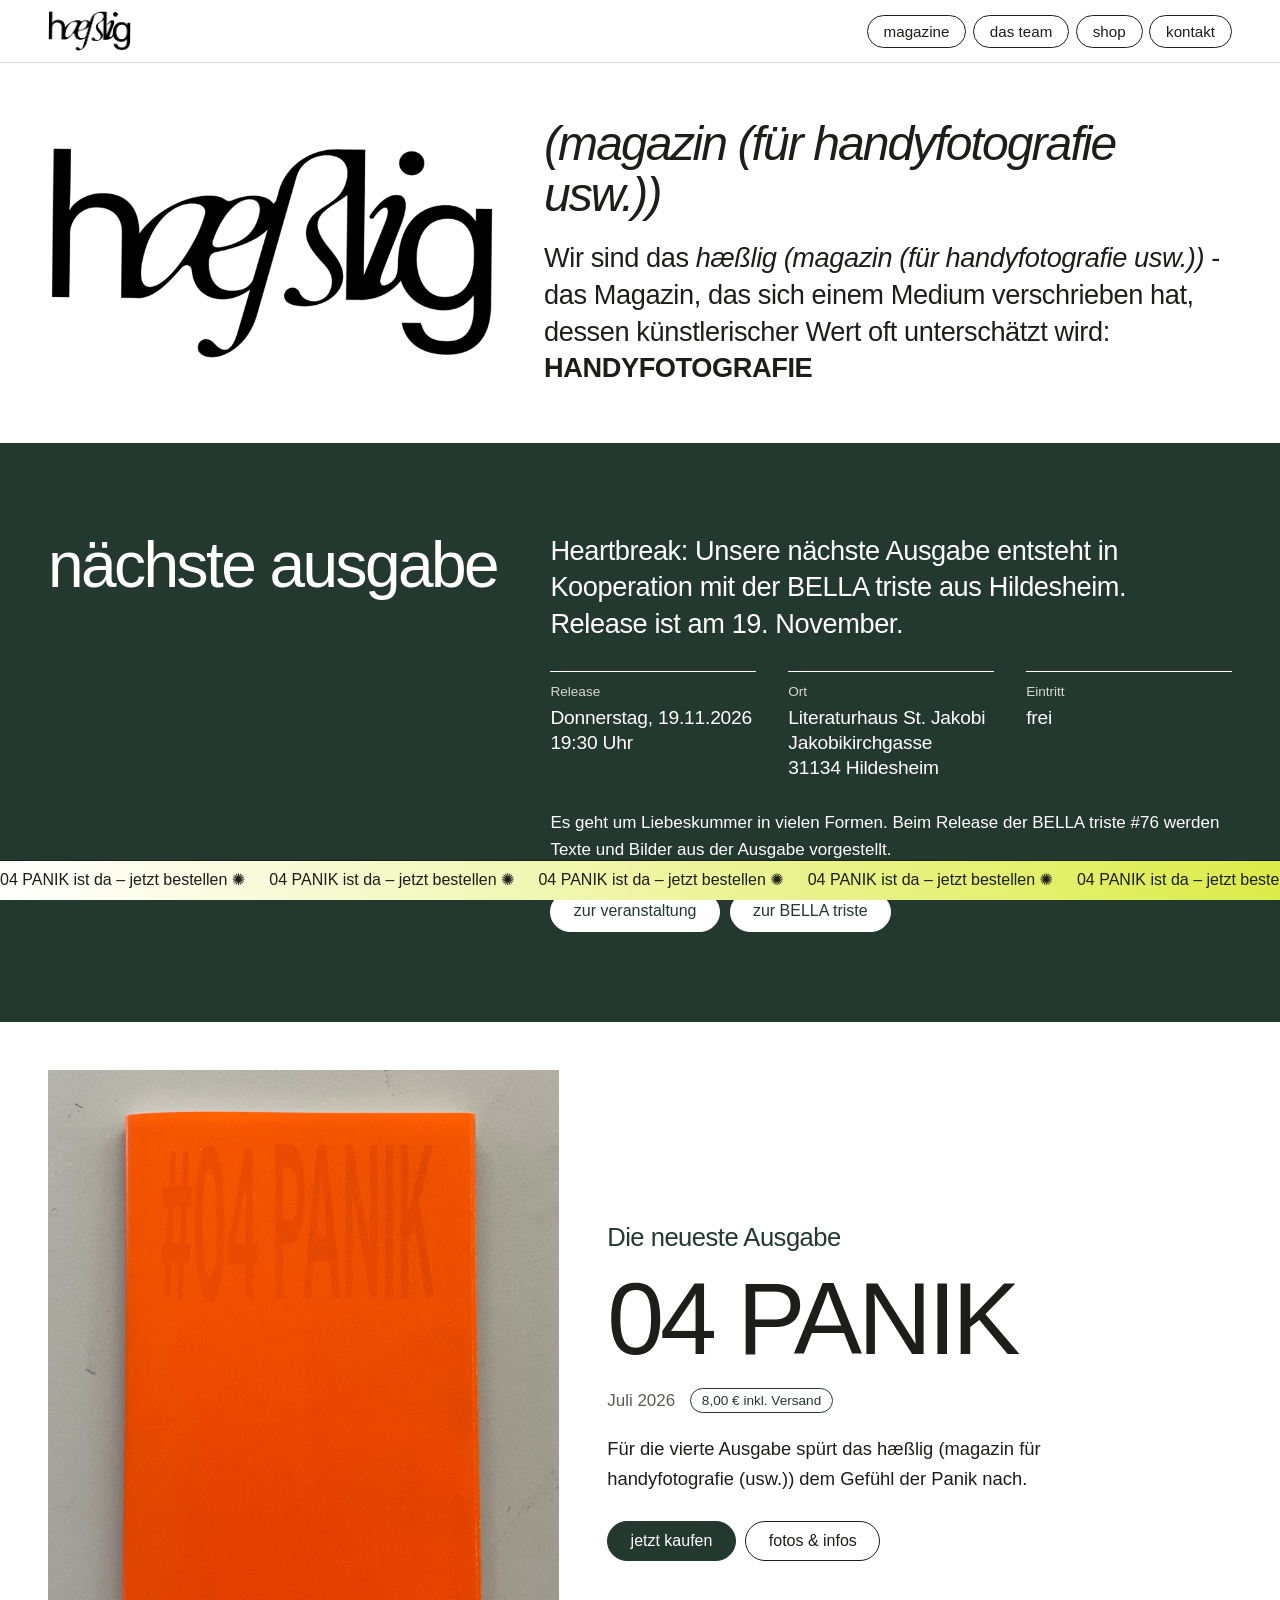
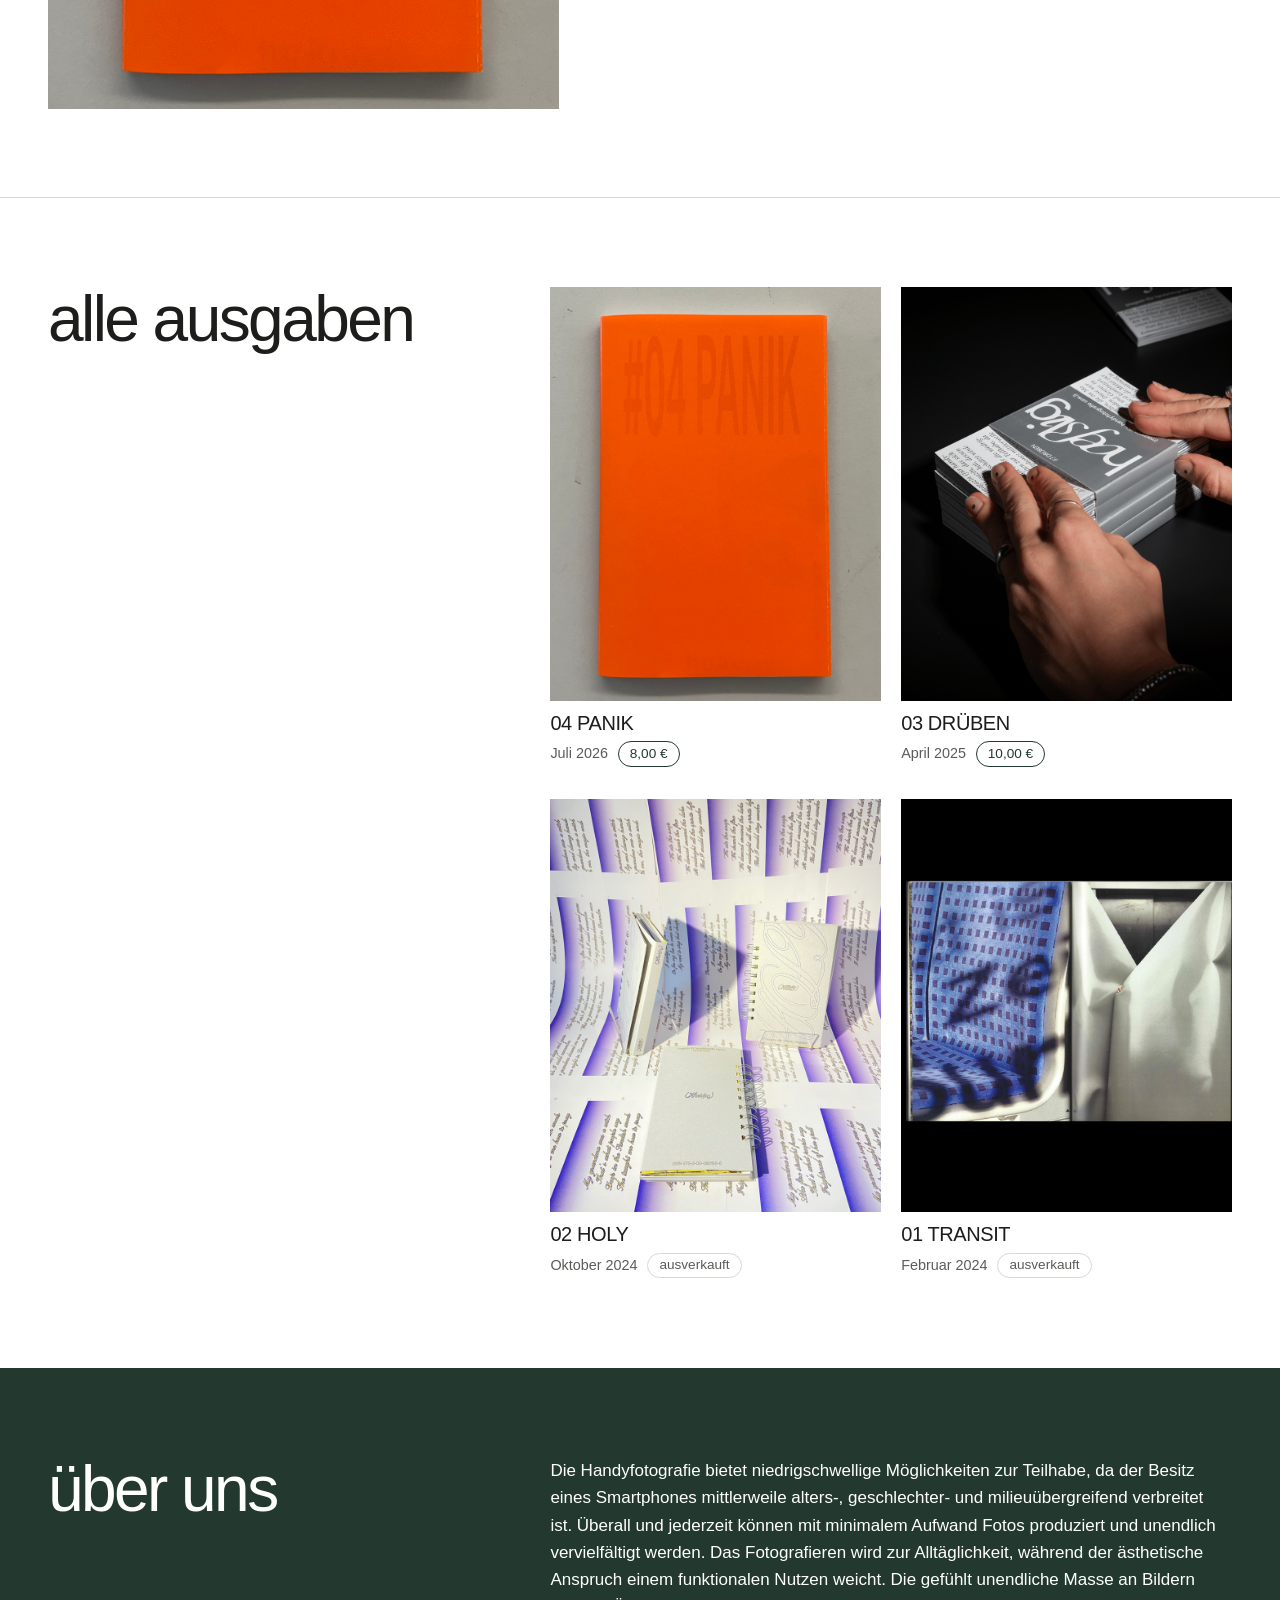
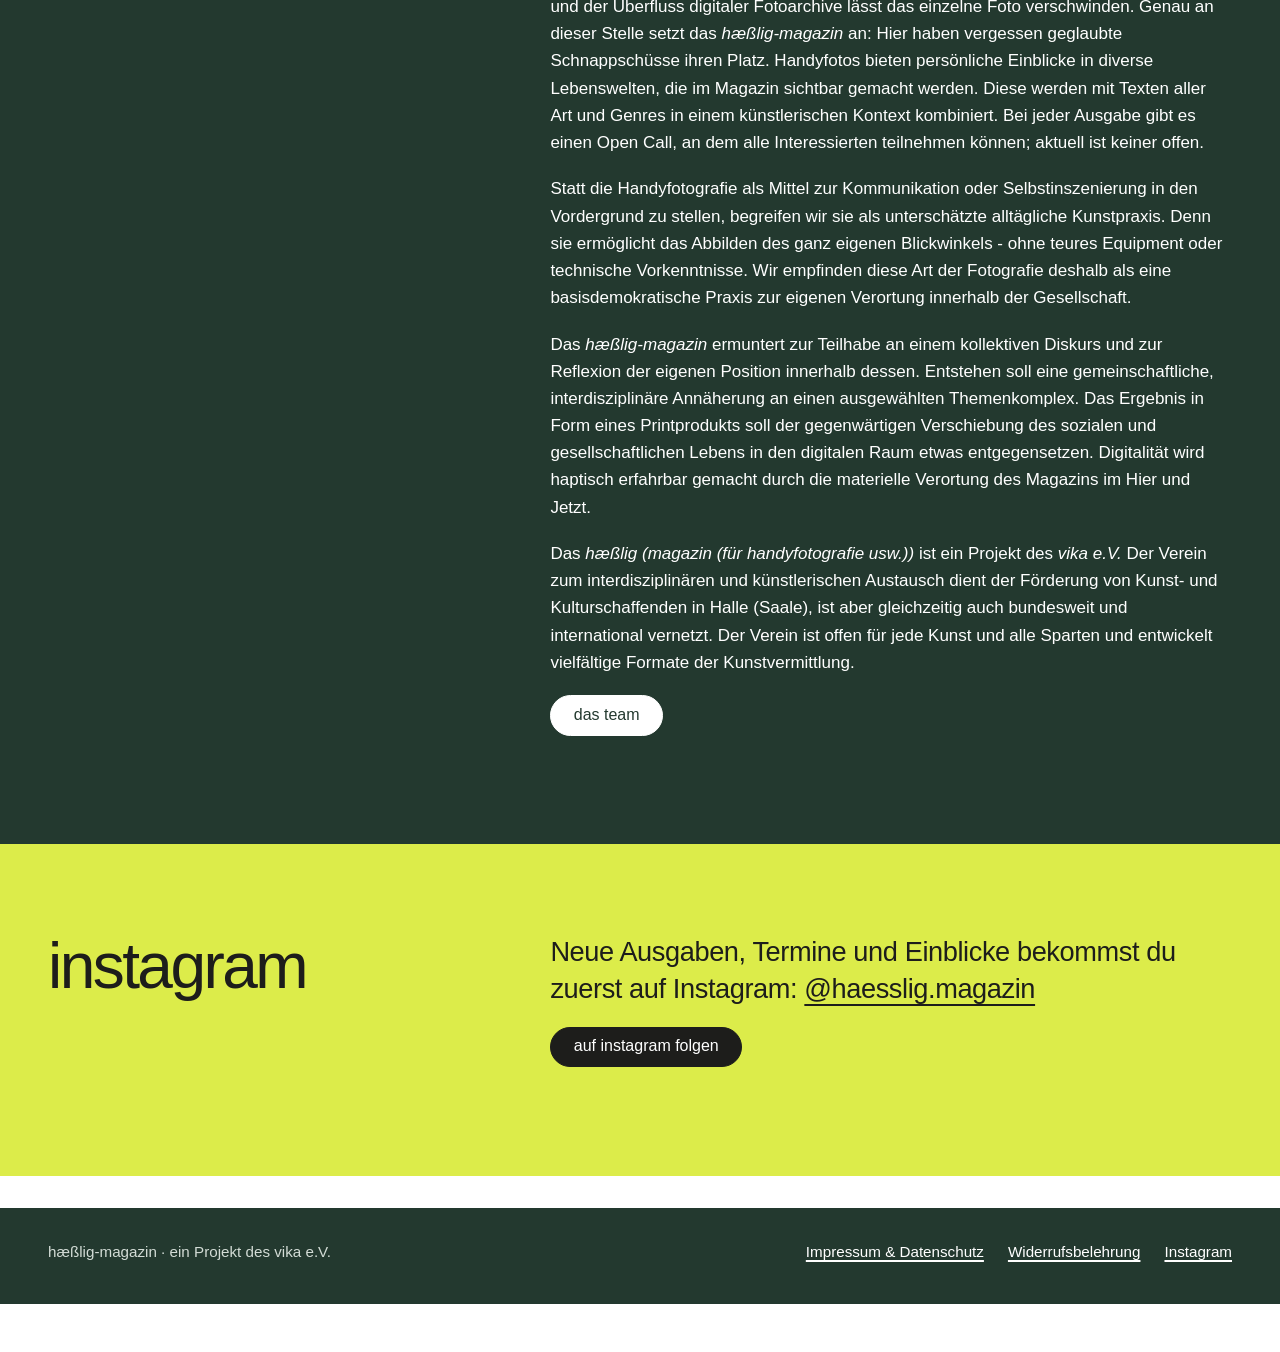
==== index.html @ 3eb62f78 "Add files via upload" ====
<!DOCTYPE html>
<html lang="de">
<head>
  <meta charset="UTF-8">
  <meta name="viewport" content="width=device-width, initial-scale=1">
  <title>(magazin (für handyfotografie usw.)) | hæßlig-magazin</title>
  <meta name="description" content="Das hæßlig-magazin (für Handyfotografie usw.) ist ein interdisziplinäres Kunstprojekt von Studierenden aus Halle und Karlsruhe.">
  <link rel="canonical" href="https://www.haesslig-magazin.de/">
  <meta property="og:type" content="website">
  <meta property="og:site_name" content="hæßlig-magazin">
  <meta property="og:title" content="(magazin (für handyfotografie usw.)) | hæßlig-magazin">
  <meta property="og:description" content="Das hæßlig-magazin (für Handyfotografie usw.) ist ein interdisziplinäres Kunstprojekt von Studierenden aus Halle und Karlsruhe.">
  <meta property="og:url" content="https://www.haesslig-magazin.de/">
  <meta property="og:image" content="https://www.haesslig-magazin.de/images/panik1.jpg">
  <link rel="stylesheet" href="style.css">
  <link rel="icon" href="favicon.ico" sizes="48x48">
  <link rel="icon" href="favicon-192.png" type="image/png" sizes="192x192">
  <link rel="apple-touch-icon" href="apple-touch-icon.png">
  <script data-goatcounter="https://haesslig-magazin.goatcounter.com/count" async src="https://gc.zgo.at/count.js"></script>
  <script src="script.js" defer></script>
</head>
<body class="home">
  <a class="skip" href="#inhalt">zum inhalt</a>

  <header class="site-header">
    <a class="brand" href="index.html"><img src="images/logo.png" alt="hæßlig-magazin, zur Startseite"></a>
    <nav aria-label="Hauptnavigation">
      <ul>
        <li><a href="index.html#magazine">magazine</a></li>
        <li><a href="team.html">das team</a></li>
        <li><a href="shop.html">shop</a></li>
        <li><a href="kontakt.html">kontakt</a></li>
      </ul>
    </nav>
  </header>

  <main id="inhalt">

    <section class="hero wrap">
      <h1 class="hero-logo"><img src="images/logo.png" alt="hæßlig-magazin" width="1400" height="676" loading="eager"></h1>
      <div class="hero-text">
        <p class="hero-sub">(magazin (für handyfotografie usw.))</p>
        <p class="lead">Wir sind das <em>hæßlig (magazin (für handyfotografie usw.))</em> - das Magazin, das sich einem Medium verschrieben hat, dessen künstlerischer Wert oft unterschätzt wird: <strong>HANDYFOTOGRAFIE</strong></p>
      </div>
    </section>

    <section class="section wrap band" id="naechste-ausgabe" aria-labelledby="h-next">
      <h2 id="h-next">nächste ausgabe</h2>
      <div class="prose">
        <p class="lead">Heartbreak: Unsere nächste Ausgabe entsteht in Kooperation mit der BELLA triste aus Hildesheim. Release ist am 19. November.</p>
        <dl class="facts">
          <div><dt>Release</dt><dd>Donnerstag, 19.11.2026<br>19:30 Uhr</dd></div>
          <div><dt>Ort</dt><dd>Literaturhaus St. Jakobi<br>Jakobikirchgasse<br>31134 Hildesheim</dd></div>
          <div><dt>Eintritt</dt><dd>frei</dd></div>
        </dl>
        <p>Es geht um Liebeskummer in vielen Formen. Beim Release der BELLA triste #76 werden Texte und Bilder aus der Ausgabe vorgestellt.</p>
        <div class="buttons">
          <a class="button" href="https://stjakobi.de/veranstaltungen/bella-triste-release-76" target="_blank" rel="noopener">zur veranstaltung</a>
          <a class="button button-line" href="https://www.bellatriste.de" target="_blank" rel="noopener">zur BELLA triste</a>
        </div>
      </div>
    </section>


    <section class="latest" aria-labelledby="h-latest">
      <div class="latest-inner wrap">
        <a class="latest-cover" href="panik.html" aria-label="04 PANIK ansehen">
          <span class="cover"><img src="images/panik1.jpg" alt="Cover von 04 PANIK" loading="eager" decoding="async"></span>
        </a>
        <div class="latest-text">
          <p class="eyebrow">Die neueste Ausgabe</p>
          <h2 class="big" id="h-latest">04 PANIK</h2>
          <p class="latest-meta">Juli 2026 <span class="tag tag-ok">8,00 € inkl. Versand</span></p>
          <p class="latest-blurb">Für die vierte Ausgabe spürt das hæßlig (magazin für handyfotografie (usw.)) dem Gefühl der Panik nach.</p>
          <div class="buttons">
            <a class="button" href="https://www.paypal.com/ncp/payment/A2YV2JRC2L5C6" target="_blank" rel="noopener">jetzt kaufen</a>
            <a class="button button-line" href="panik.html">fotos &amp; infos</a>
          </div>
        </div>
      </div>
    </section>

    <section class="section wrap" id="magazine" aria-labelledby="h-magazine">
      <h2 id="h-magazine">alle ausgaben</h2>
      <ul class="cards">
        <li class="card issue-panik">
          <a href="panik.html">
            <span class="cover"><img src="images/panik1.jpg" alt="" loading="lazy" decoding="async"></span>
            <span class="card-body">
              <span class="card-title">04 PANIK</span>
              <span class="card-meta">Juli 2026 <span class="tag tag-ok">8,00 €</span></span>
            </span>
          </a>
        </li>
        <li class="card issue-drueben">
          <a href="drueben.html">
            <span class="cover"><img src="images/drueben1.png" alt="" loading="lazy" decoding="async"></span>
            <span class="card-body">
              <span class="card-title">03 DRÜBEN</span>
              <span class="card-meta">April 2025 <span class="tag tag-ok">10,00 €</span></span>
            </span>
          </a>
        </li>
        <li class="card issue-holy">
          <a href="holy.html">
            <span class="cover"><img src="images/holy1.jpg" alt="" loading="lazy" decoding="async"></span>
            <span class="card-body">
              <span class="card-title">02 HOLY</span>
              <span class="card-meta">Oktober 2024 <span class="tag tag-out">ausverkauft</span></span>
            </span>
          </a>
        </li>
        <li class="card issue-transit">
          <a href="transit.html">
            <span class="cover"><img src="images/transit1.jpg" alt="" loading="lazy" decoding="async"></span>
            <span class="card-body">
              <span class="card-title">01 TRANSIT</span>
              <span class="card-meta">Februar 2024 <span class="tag tag-out">ausverkauft</span></span>
            </span>
          </a>
        </li>
      </ul>
    </section>

    <section class="section wrap band" id="ueber-uns" aria-labelledby="h-about">
      <h2 id="h-about">über uns</h2>
      <div class="prose">
        <p>Die Handyfotografie bietet niedrigschwellige Möglichkeiten zur Teilhabe, da der Besitz eines Smartphones mittlerweile alters-, geschlechter- und milieuübergreifend verbreitet ist. Überall und jederzeit können mit minimalem Aufwand Fotos produziert und unendlich vervielfältigt werden. Das Fotografieren wird zur Alltäglichkeit, während der ästhetische Anspruch einem funktionalen Nutzen weicht. Die gefühlt unendliche Masse an Bildern und der Überfluss digitaler Fotoarchive lässt das einzelne Foto verschwinden. Genau an dieser Stelle setzt das <em>hæßlig-magazin</em> an: Hier haben vergessen geglaubte Schnappschüsse ihren Platz. Handyfotos bieten persönliche Einblicke in diverse Lebenswelten, die im Magazin sichtbar gemacht werden. Diese werden mit Texten aller Art und Genres in einem künstlerischen Kontext kombiniert. Bei jeder Ausgabe gibt es einen Open Call, an dem alle Interessierten teilnehmen können; aktuell ist keiner offen.</p>

        <p>Statt die Handyfotografie als Mittel zur Kommunikation oder Selbstinszenierung in den Vordergrund zu stellen, begreifen wir sie als unterschätzte alltägliche Kunstpraxis. Denn sie ermöglicht das Abbilden des ganz eigenen Blickwinkels - ohne teures Equipment oder technische Vorkenntnisse. Wir empfinden diese Art der Fotografie deshalb als eine basisdemokratische Praxis zur eigenen Verortung innerhalb der Gesellschaft.</p>

        <p>Das <em>hæßlig-magazin</em> ermuntert zur Teilhabe an einem kollektiven Diskurs und zur Reflexion der eigenen Position innerhalb dessen. Entstehen soll eine gemeinschaftliche, interdisziplinäre Annäherung an einen ausgewählten Themenkomplex. Das Ergebnis in Form eines Printprodukts soll der gegenwärtigen Verschiebung des sozialen und gesellschaftlichen Lebens in den digitalen Raum etwas entgegensetzen. Digitalität wird haptisch erfahrbar gemacht durch die materielle Verortung des Magazins im Hier und Jetzt.</p>

        <p>Das <em>hæßlig (magazin (für handyfotografie usw.))</em> ist ein Projekt des <em>vika e.V.</em> Der Verein zum interdisziplinären und künstlerischen Austausch dient der Förderung von Kunst- und Kulturschaffenden in Halle (Saale), ist aber gleichzeitig auch bundesweit und international vernetzt. Der Verein ist offen für jede Kunst und alle Sparten und entwickelt vielfältige Formate der Kunstvermittlung.</p>
        <p><a class="button button-line" href="team.html">das team</a></p>
      </div>
    </section>

    <section class="section wrap band-pop" id="instagram" aria-labelledby="h-insta">
      <h2 id="h-insta">instagram</h2>
      <div class="prose">
        <p class="lead">Neue Ausgaben, Termine und Einblicke bekommst du zuerst auf Instagram: <a href="https://www.instagram.com/haesslig.magazin/" target="_blank" rel="noopener">@haesslig.magazin</a></p>
        <p><a class="button" href="https://www.instagram.com/haesslig.magazin/" target="_blank" rel="noopener">auf instagram folgen</a></p>
      </div>
    </section>
  </main>

  <footer class="site-footer">
    <p>hæßlig-magazin &middot; ein Projekt des vika e.V.</p>
    <ul>
      <li><a href="impressum.html">Impressum &amp; Datenschutz</a></li>
      <li><a href="widerruf.html">Widerrufsbelehrung</a></li>
      <li><a href="https://www.instagram.com/haesslig.magazin/" target="_blank" rel="noopener">Instagram</a></li>
    </ul>
  </footer>
  <a class="ticker" href="shop.html">
    <span class="visually-hidden">04 PANIK ist erschienen. Zum Shop.</span>
    <span class="ticker-track" aria-hidden="true"><span>04 PANIK ist da &ndash; jetzt bestellen &#10042;</span><span>04 PANIK ist da &ndash; jetzt bestellen &#10042;</span><span>04 PANIK ist da &ndash; jetzt bestellen &#10042;</span><span>04 PANIK ist da &ndash; jetzt bestellen &#10042;</span><span>04 PANIK ist da &ndash; jetzt bestellen &#10042;</span><span>04 PANIK ist da &ndash; jetzt bestellen &#10042;</span><span>04 PANIK ist da &ndash; jetzt bestellen &#10042;</span><span>04 PANIK ist da &ndash; jetzt bestellen &#10042;</span><span>04 PANIK ist da &ndash; jetzt bestellen &#10042;</span><span>04 PANIK ist da &ndash; jetzt bestellen &#10042;</span><span>04 PANIK ist da &ndash; jetzt bestellen &#10042;</span><span>04 PANIK ist da &ndash; jetzt bestellen &#10042;</span><span>04 PANIK ist da &ndash; jetzt bestellen &#10042;</span><span>04 PANIK ist da &ndash; jetzt bestellen &#10042;</span><span>04 PANIK ist da &ndash; jetzt bestellen &#10042;</span><span>04 PANIK ist da &ndash; jetzt bestellen &#10042;</span></span>
  </a>
</body>
</html>
---- style.css ----
/* hæßlig-magazin – Stylesheet (Redesign 2)
   Riesige, leichte Überschriften, Pillen-Buttons, farbige Vollbild-Bänder und ein Laufband.
   Alle Farben und die Schrift lassen sich in :root ändern. */

:root {
  --bg: #ffffff;
  --ink: #1d1d1b;
  --soft: #5c5b57;
  --hair: #d9d8d2;
  --band: #23392f;        /* dunkles Waldgrün für Bänder und Buttons */
  --band-ink: #ffffff;
  --tint: #eef2cf;        /* helles Gelbgrün für zweite Bandfarbe */
  --pop: #dcec4a;         /* Signalton für Laufband und Hover */
  --wash: #f0efea;

  --font: "Helvetica Neue", Helvetica, Arial, system-ui, sans-serif;
  --pad: clamp(1.25rem, 4vw, 3rem);
  --max: 80rem;
}

*, *::before, *::after { box-sizing: border-box; }

html { scroll-behavior: smooth; scroll-padding-top: 5rem; }

body {
  margin: 0;
  padding-bottom: 3rem; /* Platz für das Laufband */
  background: var(--bg);
  color: var(--ink);
  font-family: var(--font);
  font-size: 1.0625rem;
  line-height: 1.6;
  -webkit-font-smoothing: antialiased;
}

img { display: block; max-width: 100%; height: auto; }

a { color: inherit; text-underline-offset: 0.22em; text-decoration-thickness: 1.5px; }
a:hover { color: var(--band); }

:focus-visible { outline: 3px solid var(--band); outline-offset: 3px; }

.wrap { max-width: var(--max); margin-inline: auto; padding-inline: var(--pad); }

.visually-hidden {
  position: absolute; width: 1px; height: 1px; margin: -1px; padding: 0;
  overflow: hidden; clip: rect(0 0 0 0); white-space: nowrap; border: 0;
}

.skip {
  position: absolute; left: var(--pad); top: -4rem; z-index: 100;
  padding: 0.5rem 1rem; background: var(--ink); color: #fff; border-radius: 999px;
}
.skip:focus { top: 0.5rem; color: #fff; }

/* ---------- Kopfzeile mit Pillen-Navigation ---------- */

.site-header {
  position: sticky; top: 0; z-index: 20;
  display: flex; flex-wrap: wrap; align-items: center; justify-content: space-between;
  gap: 0.6rem 2rem;
  padding: 0.7rem var(--pad);
  background: rgba(255, 255, 255, 0.96);
  backdrop-filter: blur(6px);
  border-bottom: 1px solid var(--hair);
}

.brand { display: block; line-height: 0; text-decoration: none; }
.brand img { height: 2.5rem; width: auto; max-width: 60vw; }

.site-header ul { display: flex; flex-wrap: wrap; gap: 0.4rem; margin: 0; padding: 0; list-style: none; }
.site-header nav a {
  display: block; padding: 0.3rem 1rem;
  border: 1px solid var(--ink); border-radius: 999px;
  font-size: 0.95rem; line-height: 1.4; text-decoration: none;
}
.site-header nav a:hover { background: var(--pop); border-color: var(--ink); color: var(--ink); }
.site-header nav a[aria-current="page"] { background: var(--band); border-color: var(--band); color: var(--band-ink); }

/* ---------- Typografie ---------- */

h1, h2, h3 { margin: 0; line-height: 1; letter-spacing: -0.04em; font-weight: 300; }
h1 { font-size: clamp(3rem, 12.5vw, 11rem); }
h2 { font-size: clamp(2.1rem, 5vw, 4.25rem); line-height: 1.02; }
h3 { font-size: 1.15rem; font-weight: 600; letter-spacing: -0.01em; line-height: 1.3; margin: 1.75rem 0 0.4rem; }

h2.big { font-size: clamp(3rem, 8vw, 6.5rem); line-height: 0.95; }

.eyebrow { margin: 0 0 0.75rem; font-size: clamp(1.2rem, 2.2vw, 1.6rem); font-weight: 400; letter-spacing: -0.02em; color: var(--band); }

.lead { font-size: clamp(1.25rem, 2.4vw, 1.7rem); line-height: 1.35; letter-spacing: -0.015em; max-width: 46rem; font-weight: 300; }
.lead strong { font-weight: 600; }

.prose p { max-width: 42rem; margin: 0 0 1.2rem; }
.prose em, .lead em { font-style: italic; }

/* ---------- Pillen-Buttons & Tags ---------- */

.buttons { display: flex; flex-wrap: wrap; gap: 0.6rem; margin-top: 1.75rem; }

.button {
  display: inline-block; padding: 0.55rem 1.4rem;
  border: 1px solid var(--band); border-radius: 999px;
  background: var(--band); color: var(--band-ink);
  font: inherit; font-size: 1rem; line-height: 1.3; text-decoration: none; cursor: pointer;
}
.button:hover, .button:focus-visible { background: var(--pop); border-color: var(--ink); color: var(--ink); }
.button-line { background: transparent; border-color: var(--ink); color: var(--ink); }

.tag {
  display: inline-block; padding: 0.05rem 0.7rem; border: 1px solid currentColor; border-radius: 999px;
  font-size: 0.85rem; line-height: 1.6; white-space: nowrap;
}
.tag-ok { color: var(--band); }
.tag-out { color: var(--soft); border-color: var(--hair); }

/* ---------- Startseite ---------- */

.hero { padding-block: clamp(2rem, 6vw, 4.5rem) clamp(2rem, 5vw, 3.5rem); overflow-wrap: anywhere; }
.hero h1 span { color: var(--soft); }
.hero-sub {
  margin: 0.5rem 0 0 clamp(0rem, 6vw, 6rem);
  font-size: clamp(1.5rem, 6.4vw, 5.5rem); font-weight: 300; font-style: italic;
  letter-spacing: -0.04em; line-height: 1.05;
}
.hero .lead { margin: 2.5rem 0 0; }

.latest { padding-block: clamp(1.5rem, 4vw, 3rem) clamp(3rem, 7vw, 5.5rem); }
.latest-inner { display: grid; gap: 2rem var(--pad); align-items: center; }
@media (min-width: 52rem) { .latest-inner { grid-template-columns: minmax(0, 0.9fr) minmax(0, 1.1fr); } }
.latest-cover { display: block; text-decoration: none; }
.latest-meta { margin: 1.25rem 0 0; display: flex; flex-wrap: wrap; gap: 0.5rem 0.9rem; align-items: center; color: var(--soft); }
.latest-blurb { max-width: 32rem; margin: 1.25rem 0 0; font-size: 1.15rem; }

/* ---------- Abschnitte (Überschrift links, Inhalt rechts) ---------- */

.section { padding-block: clamp(3rem, 7vw, 6rem); border-top: 1px solid var(--hair); }
.section > h2 { margin-bottom: 1.5rem; }

@media (min-width: 56rem) {
  .section { display: grid; grid-template-columns: minmax(0, 1fr) minmax(0, 1.5fr); gap: 0 var(--pad); align-items: start; }
  .section > h2 { grid-column: 1; margin-bottom: 0; }
  .section > :not(h2) { grid-column: 2; }
}

/* Farbige Vollbild-Bänder: Hintergrund läuft über die ganze Breite, Inhalt bleibt im Raster */
.band, .band-tint {
  max-width: none; border-top: 0;
  padding-inline: max(var(--pad), calc((100% - var(--max)) / 2 + var(--pad)));
}
.band { background: var(--band); color: var(--band-ink); }
.band a:hover, .band .button-line:hover { color: var(--ink); }
.band .button { background: var(--band-ink); border-color: var(--band-ink); color: var(--band); }
.band .button:hover { background: var(--pop); border-color: var(--pop); color: var(--ink); }
.band-tint { background: var(--tint); }
.band-pop { max-width: none; border-top: 0; background: var(--pop); color: var(--ink);
  padding-inline: max(var(--pad), calc((100% - var(--max)) / 2 + var(--pad))); }
.band-pop .button { background: var(--ink); border-color: var(--ink); color: #fff; }
.band-pop .button:hover { background: #fff; color: var(--ink); }

/* ---------- Karten ---------- */

.cover { display: block; aspect-ratio: 4 / 5; background: var(--wash); overflow: hidden; }
.cover img { width: 100%; height: 100%; object-fit: cover; }

.cards {
  display: grid; gap: 2rem 1.25rem;
  grid-template-columns: repeat(2, minmax(0, 1fr));
  margin: 0; padding: 0; list-style: none;
}
.card a { display: block; text-decoration: none; }
.card-body { display: block; padding-top: 0.7rem; }
.card-title { display: block; font-size: 1.25rem; font-weight: 400; letter-spacing: -0.02em; line-height: 1.15; }
.card-meta { display: flex; flex-wrap: wrap; gap: 0.35rem 0.6rem; align-items: center; margin-top: 0.4rem; font-size: 0.9rem; color: var(--soft); }
.card a:hover .card-title { text-decoration: underline; text-decoration-thickness: 2px; }

/* ---------- Ausgabenseiten ---------- */

.issue-head { padding-block: clamp(2rem, 6vw, 4rem) 2rem; }
.crumb { margin: 0 0 1.25rem; }
.crumb a { display: inline-block; padding: 0.15rem 0.9rem; border: 1px solid var(--ink); border-radius: 999px; font-size: 0.9rem; text-decoration: none; }
.crumb a:hover { background: var(--pop); color: var(--ink); }
.issue-head h1 { font-size: clamp(3rem, 12vw, 9rem); }
.issue-meta { margin: 1.25rem 0 0; display: flex; flex-wrap: wrap; gap: 0.5rem 1rem; align-items: center; color: var(--soft); }

.issue-body { display: grid; gap: 2rem var(--pad); padding-bottom: clamp(2.5rem, 6vw, 4rem); }
@media (min-width: 56rem) { .issue-body.has-credits { grid-template-columns: minmax(0, 1.6fr) minmax(0, 1fr); align-items: start; } }

.epigraph { margin: 0 0 1.75rem; padding: 0.25rem 0 0.25rem 1.1rem; border-left: 4px solid var(--pop); color: var(--soft); font-style: italic; }
.epigraph p { margin: 0.2rem 0; }

.buy { padding-top: 0.5rem; font-weight: 600; }

.credits { background: var(--wash); border-radius: 1.25rem; padding: 1.4rem 1.5rem; font-size: 0.95rem; line-height: 1.5; }
.credits dl { margin: 0; }
.credits div + div { margin-top: 1rem; padding-top: 1rem; border-top: 1px solid var(--hair); }
.credits dt { font-size: 0.85rem; color: var(--soft); margin-bottom: 0.2rem; }
.credits dd { margin: 0; }
@media (min-width: 56rem) { .credits { position: sticky; top: 5rem; } }

.gallery { columns: 3 16rem; column-gap: 1rem; }
.shot {
  display: block; width: 100%; margin: 0 0 1rem; padding: 0; border: 0; background: var(--wash);
  overflow: hidden; cursor: zoom-in; break-inside: avoid;
}
.shot img { width: 100%; transition: opacity 0.15s; }
.shot:hover img { opacity: 0.88; }
.gallery > p { color: var(--soft); column-span: all; }

.issue-nav {
  display: flex; justify-content: space-between; gap: 1rem; flex-wrap: wrap;
  padding-block: 2rem 3rem; border-top: 1px solid var(--hair);
}
.issue-nav a { display: block; text-decoration: none; font-size: clamp(1.5rem, 3vw, 2.25rem); font-weight: 300; letter-spacing: -0.03em; padding: 0.5rem 0; }
.issue-nav a span { display: block; font-size: 0.9rem; font-weight: 400; letter-spacing: 0; color: var(--soft); }
.issue-nav .next { text-align: right; margin-left: auto; }

/* ---------- Unterseiten ---------- */

.page-head { padding-block: clamp(2.5rem, 7vw, 5rem) 2.5rem; }
.page-head h1 { margin-bottom: 1.5rem; }

.people { display: grid; gap: 0 var(--pad); grid-template-columns: repeat(auto-fill, minmax(min(100%, 19rem), 1fr)); margin: 0; padding: 0; list-style: none; }
.people li { padding: 1rem 0 1.25rem; border-top: 1px solid var(--hair); }
.people strong { display: block; font-size: 1.4rem; font-weight: 400; letter-spacing: -0.025em; }
.people span { display: block; margin-top: 0.25rem; font-size: 0.95rem; color: var(--soft); line-height: 1.45; }

.shop-table { width: 100%; max-width: 44rem; border-collapse: collapse; }
.shop-table th, .shop-table td { padding: 1rem 0.75rem 1rem 0; text-align: left; border-bottom: 1px solid var(--hair); font-weight: 400; vertical-align: middle; }
.shop-table thead th { font-size: 0.85rem; color: var(--soft); border-bottom: 1px solid var(--ink); }
.shop-table tbody th { font-weight: 400; font-size: 1.4rem; letter-spacing: -0.025em; }
.shop-table a:not(.button) { text-decoration: none; }
.shop-table a:not(.button):hover { text-decoration: underline; }
.shop-table .buy-cell { text-align: right; padding-right: 0; }
.shop-table .button { padding: 0.4rem 1.1rem; font-size: 0.95rem; white-space: nowrap; }

.steps { max-width: 42rem; margin: 0 0 1.5rem; padding-left: 1.4rem; }
.steps li { margin-bottom: 0.5rem; padding-left: 0.25rem; }
.steps li::marker { color: var(--band); font-weight: 700; }
.note { max-width: 42rem; color: var(--soft); }

.pay { display: grid; gap: 1rem var(--pad); grid-template-columns: repeat(auto-fit, minmax(min(100%, 18rem), 1fr)); }
.box { background: var(--wash); border-radius: 1.25rem; padding: 1.4rem 1.5rem; }
.box h3 { margin-top: 0; }
.box p { margin: 0.4rem 0 0; }
.nowrap { white-space: nowrap; }

.legal { max-width: 48rem; padding-block: clamp(2.5rem, 7vw, 5rem) 3rem; }
.legal h1 { font-size: clamp(2.75rem, 9vw, 6rem); margin-bottom: 1.75rem; }
.legal h2 { font-size: 1.75rem; margin: 3rem 0 0.5rem; padding-top: 1.5rem; border-top: 1px solid var(--hair); }
.legal p { margin: 0 0 1rem; }

/* ---------- Fußzeile ---------- */

.site-footer {
  display: flex; flex-wrap: wrap; justify-content: space-between; gap: 0.5rem 2rem;
  margin-top: 2rem; padding: 2rem var(--pad) 2.5rem;
  background: var(--band); color: #d3dcd6; font-size: 0.95rem;
}
.site-footer p { margin: 0; }
.site-footer ul { display: flex; flex-wrap: wrap; gap: 0.25rem 1.5rem; margin: 0; padding: 0; list-style: none; }
.site-footer a { color: #fff; }
.site-footer a:hover { color: var(--pop); }

/* ---------- Laufband ---------- */

.ticker {
  position: fixed; left: 0; right: 0; bottom: 0; z-index: 30;
  display: block; overflow: hidden; height: 2.5rem;
  background: linear-gradient(90deg, #ffffff 0%, var(--pop) 100%);
  border-top: 1px solid var(--ink);
  color: var(--ink); text-decoration: none; font-size: 1rem; line-height: 2.4rem;
}
.ticker:hover { color: var(--ink); }
.ticker-track { display: flex; width: max-content; white-space: nowrap; animation: ticker 40s linear infinite; }
.ticker-track span { padding-right: 1.5rem; }
.ticker:hover .ticker-track { animation-play-state: paused; }
@keyframes ticker { to { transform: translateX(-50%); } }

/* ---------- Lightbox ---------- */

.lightbox {
  width: 100%; height: 100%; max-width: none; max-height: none; margin: 0; padding: 0;
  border: 0; background: rgba(20, 20, 18, 0.94); color: #fff;
}
.lightbox::backdrop { background: rgba(20, 20, 18, 0.94); }
.lightbox[open] { display: grid; place-items: center; }
.lightbox img { max-width: min(92vw, 70rem); max-height: 86vh; width: auto; height: auto; object-fit: contain; }
.lightbox button {
  position: absolute; padding: 0.5rem 1.1rem; border: 1px solid rgba(255,255,255,0.6); border-radius: 999px;
  background: rgba(20,20,18,0.7); color: #fff; font: inherit; font-size: 0.95rem; cursor: pointer;
}
.lightbox button:hover { background: var(--pop); border-color: var(--pop); color: var(--ink); }
.lightbox .lb-close { top: 1rem; right: 1rem; }
.lightbox .lb-prev { left: 1rem; top: 50%; transform: translateY(-50%); }
.lightbox .lb-next { right: 1rem; top: 50%; transform: translateY(-50%); }
.lightbox .lb-count { position: absolute; bottom: 1rem; left: 50%; transform: translateX(-50%); font-size: 0.9rem; color: rgba(255,255,255,0.75); }
@media (max-width: 40rem) {
  .lightbox .lb-prev, .lightbox .lb-next { top: auto; bottom: 3.5rem; transform: none; }
  .lightbox .lb-prev { left: 1rem; }
  .lightbox .lb-next { right: 1rem; }
}

@media (prefers-reduced-motion: reduce) {
  html { scroll-behavior: auto; }
  .shot img { transition: none; }
  .ticker-track { animation: none; }
}


/* ---------- Ergänzungen (Logo-Hero, Teaser, Widerruf, Formular, mobile Navigation) ---------- */

.band a:hover { color: var(--pop); }

.hero { display: grid; gap: 1.5rem var(--pad); align-items: center; padding-block: clamp(1.5rem, 5vw, 3.5rem); overflow-wrap: normal; }
@media (min-width: 52rem) { .hero { grid-template-columns: auto minmax(0, 1fr); } }
.hero-logo { margin: 0; line-height: 0; font-size: 1rem; letter-spacing: 0; }
.hero-logo img { width: clamp(13rem, 38vw, 28rem); height: auto; }
.hero-sub { margin: 0; font-size: clamp(1.4rem, 4vw, 3rem); }
.hero .lead { margin: 1.25rem 0 0; }

.facts { display: grid; gap: 1.25rem 2rem; grid-template-columns: repeat(auto-fit, minmax(11rem, 1fr)); margin: 1.75rem 0; padding: 0; }
.facts div { border-top: 1px solid currentColor; padding-top: 0.6rem; }
.facts dt { font-size: 0.85rem; opacity: 0.8; }
.facts dd { margin: 0.2rem 0 0; font-size: 1.2rem; line-height: 1.3; letter-spacing: -0.01em; }

.withdraw { padding-block: 1.5rem 0; }
.button-pop { background: var(--pop); border-color: var(--ink); color: var(--ink); }
.button-pop:hover, .button-pop:focus-visible { background: var(--ink); border-color: var(--ink); color: #fff; }

.todo { background: #fff3a8; padding: 0.05em 0.3em; }

.legal h3 { font-size: 1.15rem; }
.legal ol, .legal ul { max-width: 42rem; }
.legal .form-sample { background: var(--wash); border-radius: 1.25rem; padding: 1.25rem 1.5rem; }
.legal .form-sample p { margin: 0 0 0.75rem; }

.form { display: grid; gap: 1.25rem; max-width: 36rem; margin-top: 1.5rem; }
.form label { display: block; font-weight: 600; margin-bottom: 0.35rem; }
.form .hint { display: block; font-weight: 400; font-size: 0.9rem; color: var(--soft); }
.form input[type="text"], .form input[type="email"], .form textarea {
  width: 100%; padding: 0.7rem 1rem; border: 1px solid var(--ink); border-radius: 0.9rem;
  background: #fff; color: var(--ink); font: inherit;
}
.form textarea { min-height: 8rem; resize: vertical; }
.form input:focus-visible, .form textarea:focus-visible { outline: 3px solid var(--band); outline-offset: 2px; }
.form .botcheck { position: absolute; left: -9999px; }

@media (max-width: 40rem) {
  .site-header { flex-direction: column; align-items: flex-start; gap: 0.5rem; }
  .brand img { height: 2rem; }
  .site-header ul { flex-wrap: nowrap; gap: 0.25rem; }
  .site-header nav a { padding: 0.2rem 0.6rem; font-size: 0.8rem; white-space: nowrap; }
}
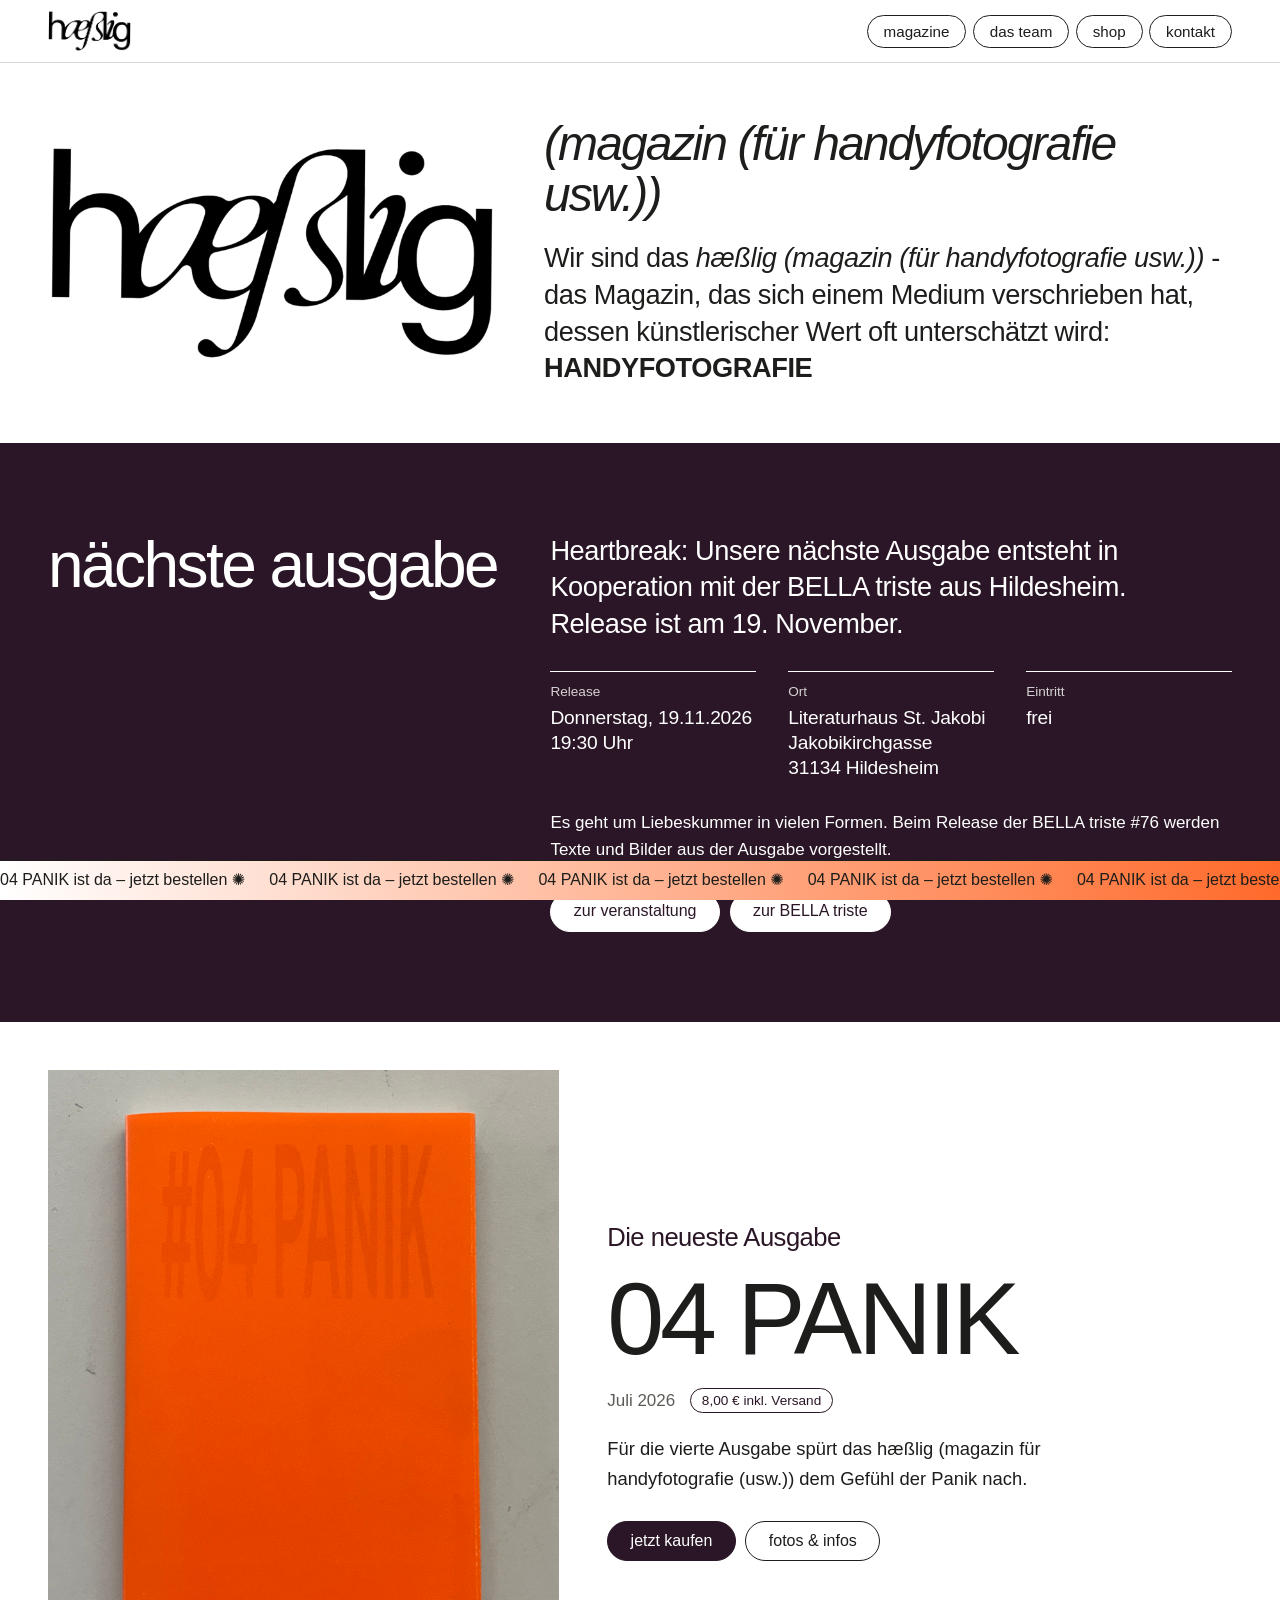
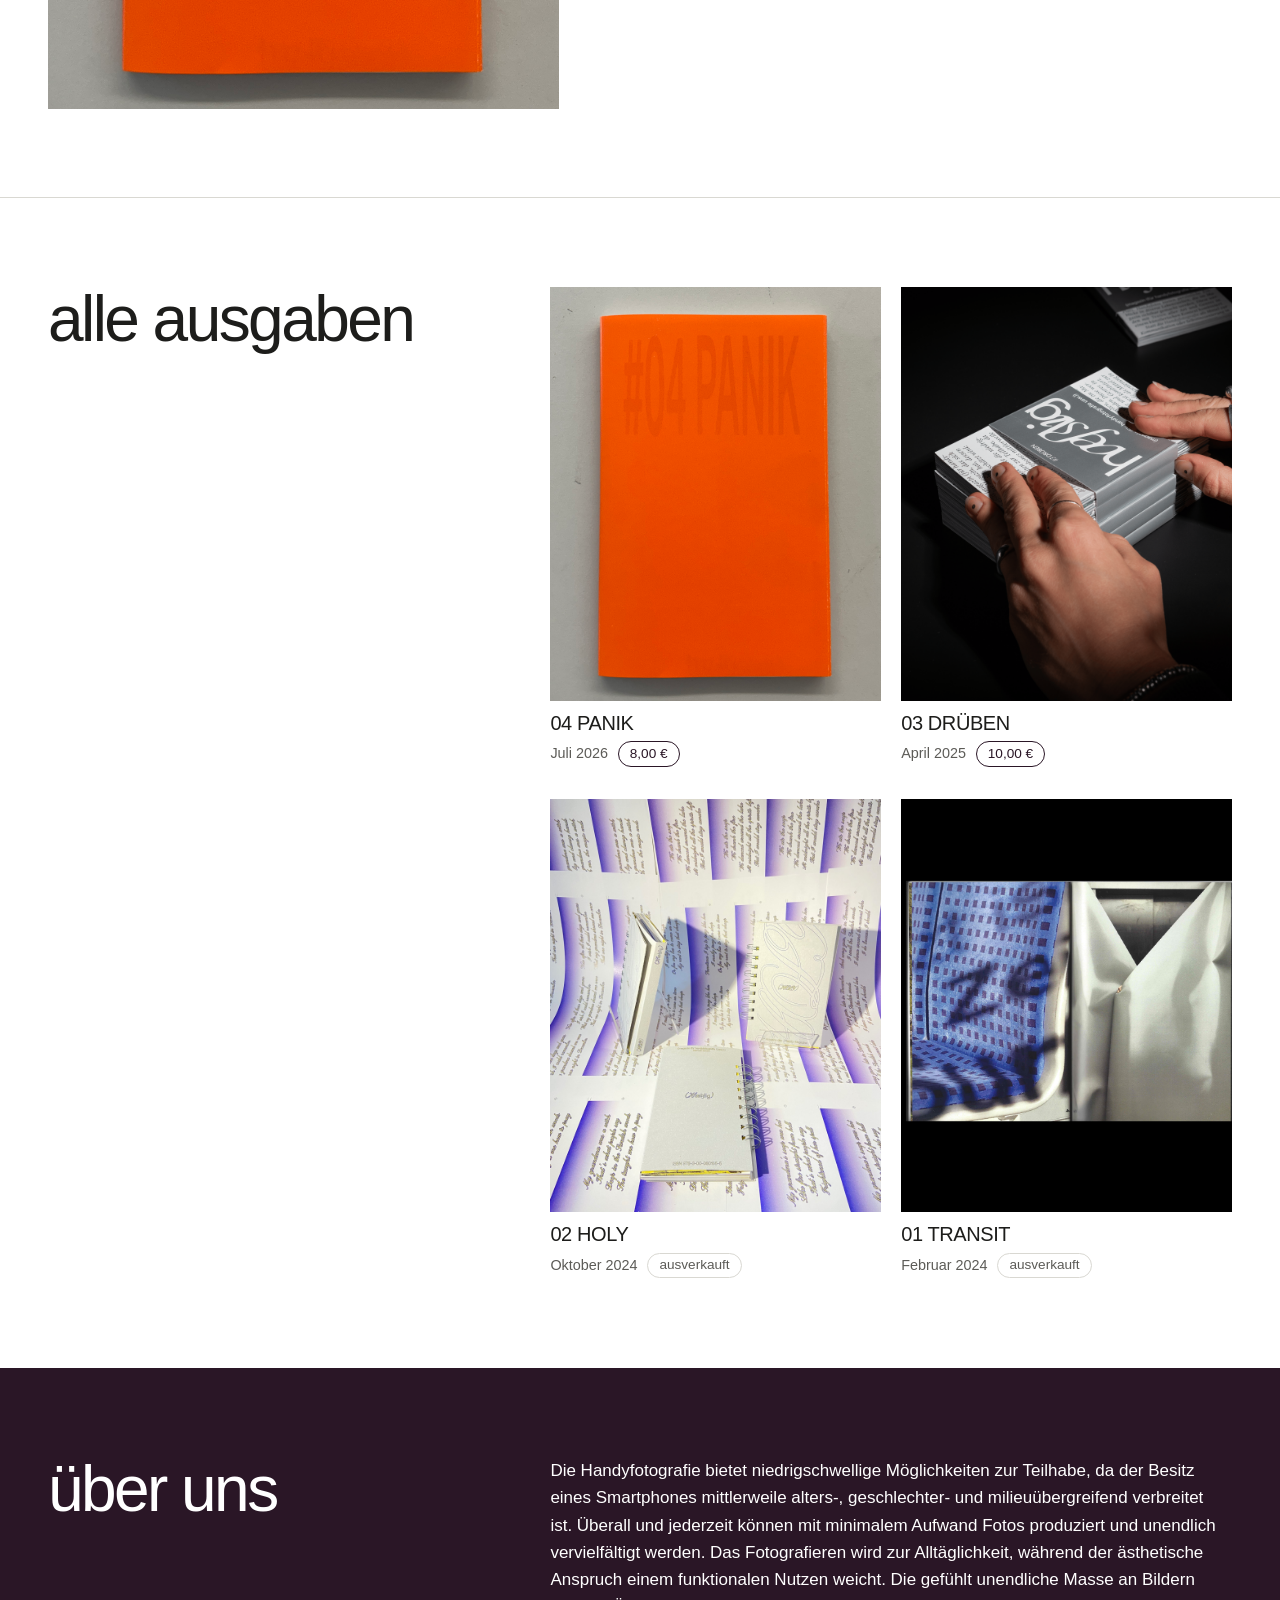
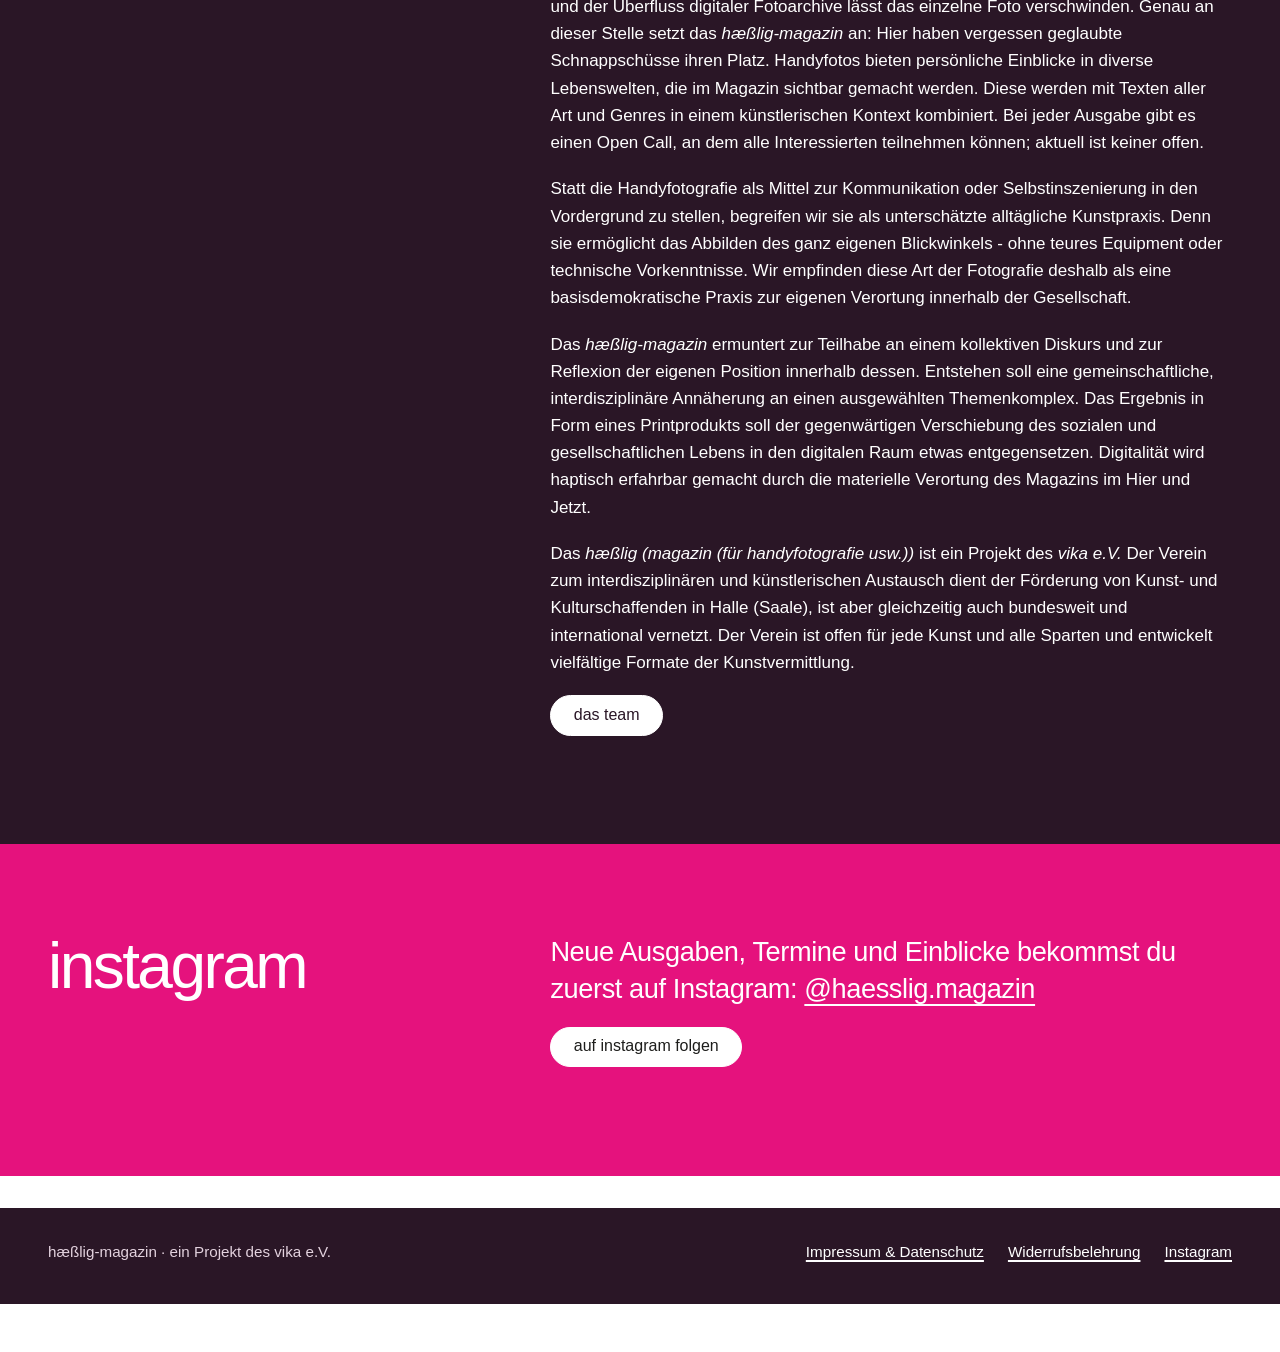
==== commit 4a755fc1: "Add files via upload" ====
--- a/index.html
+++ b/index.html
@@ -14,6 +14,7 @@
   <meta property="og:image" content="https://www.haesslig-magazin.de/images/panik1.jpg">
   <link rel="stylesheet" href="style.css">
   <link rel="icon" href="favicon.ico" sizes="48x48">
+  <link rel="icon" href="favicon-48.png" type="image/png" sizes="48x48">
   <link rel="icon" href="favicon-192.png" type="image/png" sizes="192x192">
   <link rel="apple-touch-icon" href="apple-touch-icon.png">
   <script data-goatcounter="https://haesslig-magazin.goatcounter.com/count" async src="https://gc.zgo.at/count.js"></script>
--- a/style.css
+++ b/style.css
@@ -7,10 +7,11 @@
   --ink: #1d1d1b;
   --soft: #5c5b57;
   --hair: #d9d8d2;
-  --band: #23392f;        /* dunkles Waldgrün für Bänder und Buttons */
+  --band: #2a1626;        /* dunkles Aubergine für Bänder und Buttons */
   --band-ink: #ffffff;
-  --tint: #eef2cf;        /* helles Gelbgrün für zweite Bandfarbe */
-  --pop: #dcec4a;         /* Signalton für Laufband und Hover */
+  --tint: #fde3ec;        /* zartes Rosa für zweite Bandfarbe */
+  --pop: #ff6a2b;         /* Panik-Orange: Signalton für Laufband und Hover */
+  --magenta: #e5127d;     /* Magenta der nächsten Ausgabe */
   --wash: #f0efea;
 
   --font: "Helvetica Neue", Helvetica, Arial, system-ui, sans-serif;
@@ -153,10 +154,11 @@
 .band .button { background: var(--band-ink); border-color: var(--band-ink); color: var(--band); }
 .band .button:hover { background: var(--pop); border-color: var(--pop); color: var(--ink); }
 .band-tint { background: var(--tint); }
-.band-pop { max-width: none; border-top: 0; background: var(--pop); color: var(--ink);
+.band-pop { max-width: none; border-top: 0; background: var(--magenta); color: #fff;
   padding-inline: max(var(--pad), calc((100% - var(--max)) / 2 + var(--pad))); }
-.band-pop .button { background: var(--ink); border-color: var(--ink); color: #fff; }
-.band-pop .button:hover { background: #fff; color: var(--ink); }
+.band-pop a:hover { color: var(--ink); }
+.band-pop .button { background: #fff; border-color: #fff; color: var(--ink); }
+.band-pop .button:hover { background: var(--ink); border-color: var(--ink); color: #fff; }
 
 /* ---------- Karten ---------- */
 
@@ -255,7 +257,7 @@
 .site-footer {
   display: flex; flex-wrap: wrap; justify-content: space-between; gap: 0.5rem 2rem;
   margin-top: 2rem; padding: 2rem var(--pad) 2.5rem;
-  background: var(--band); color: #d3dcd6; font-size: 0.95rem;
+  background: var(--band); color: #e3d2de; font-size: 0.95rem;
 }
 .site-footer p { margin: 0; }
 .site-footer ul { display: flex; flex-wrap: wrap; gap: 0.25rem 1.5rem; margin: 0; padding: 0; list-style: none; }
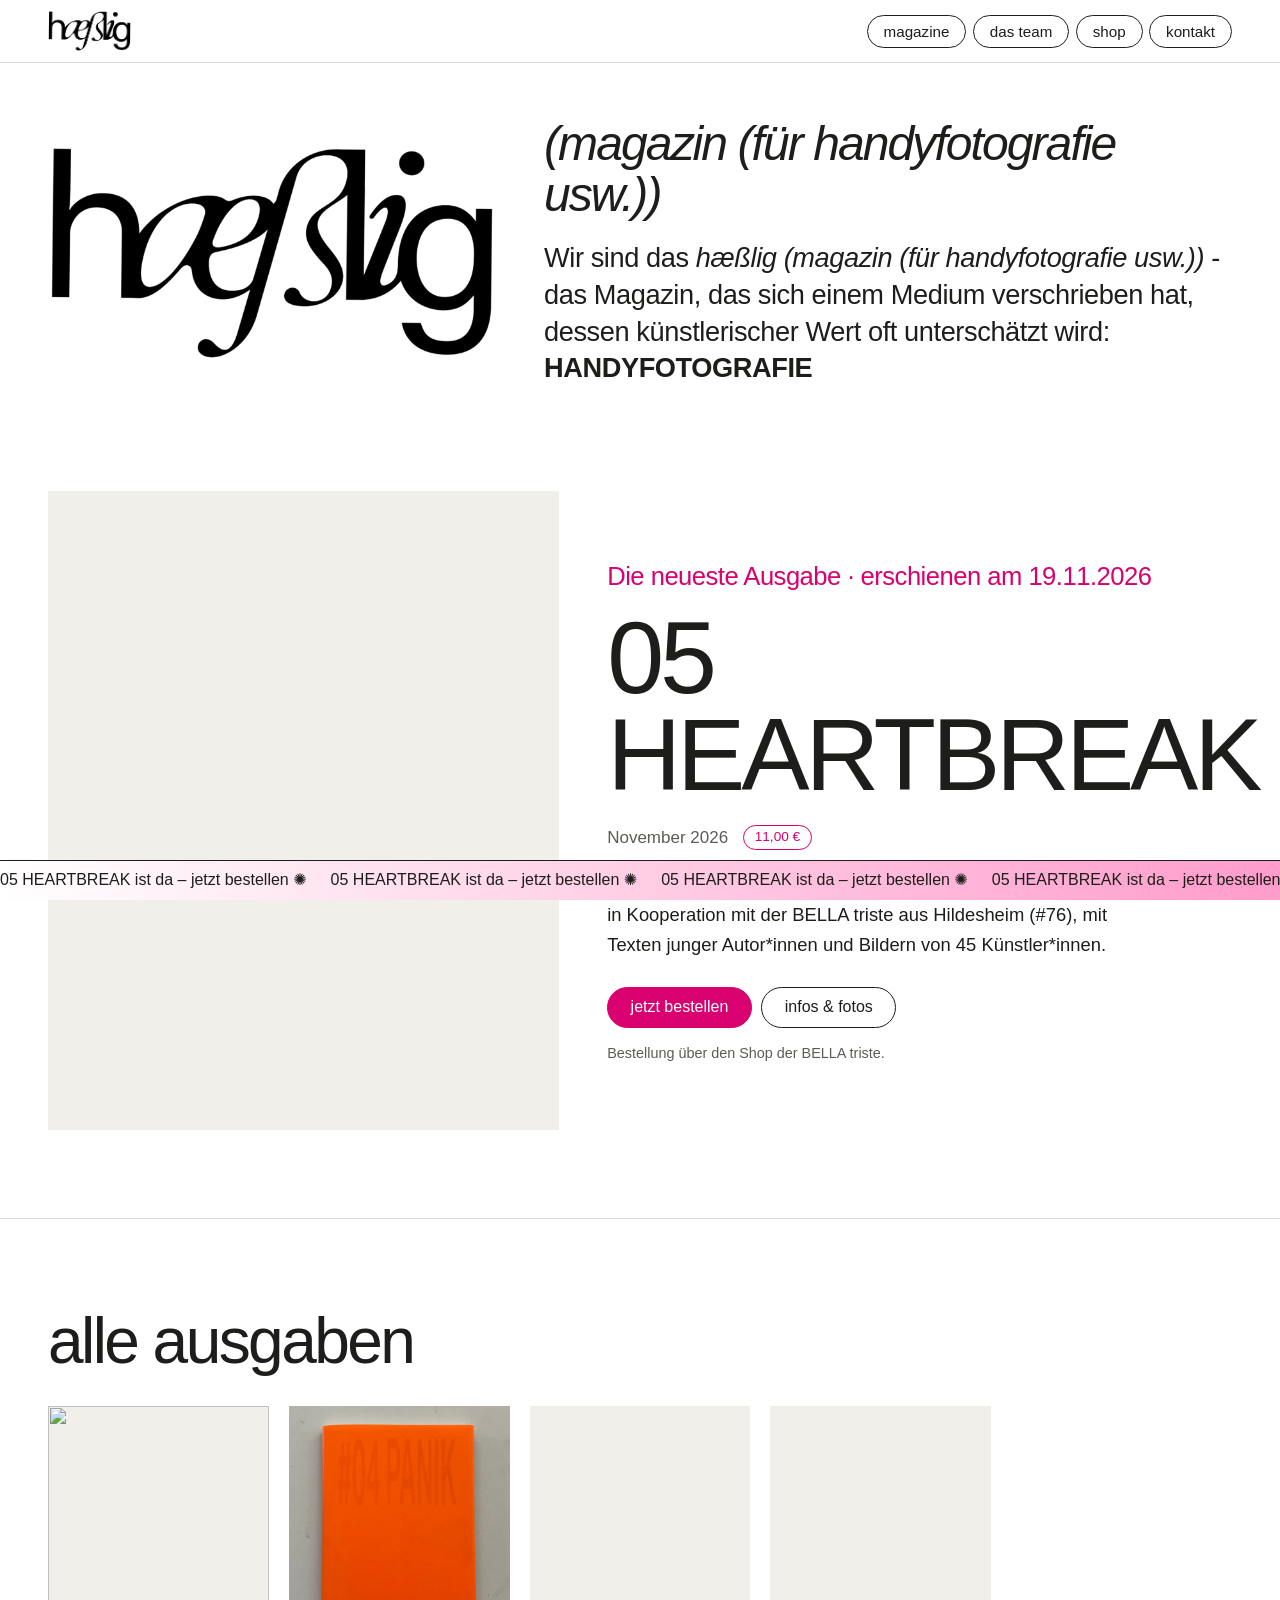
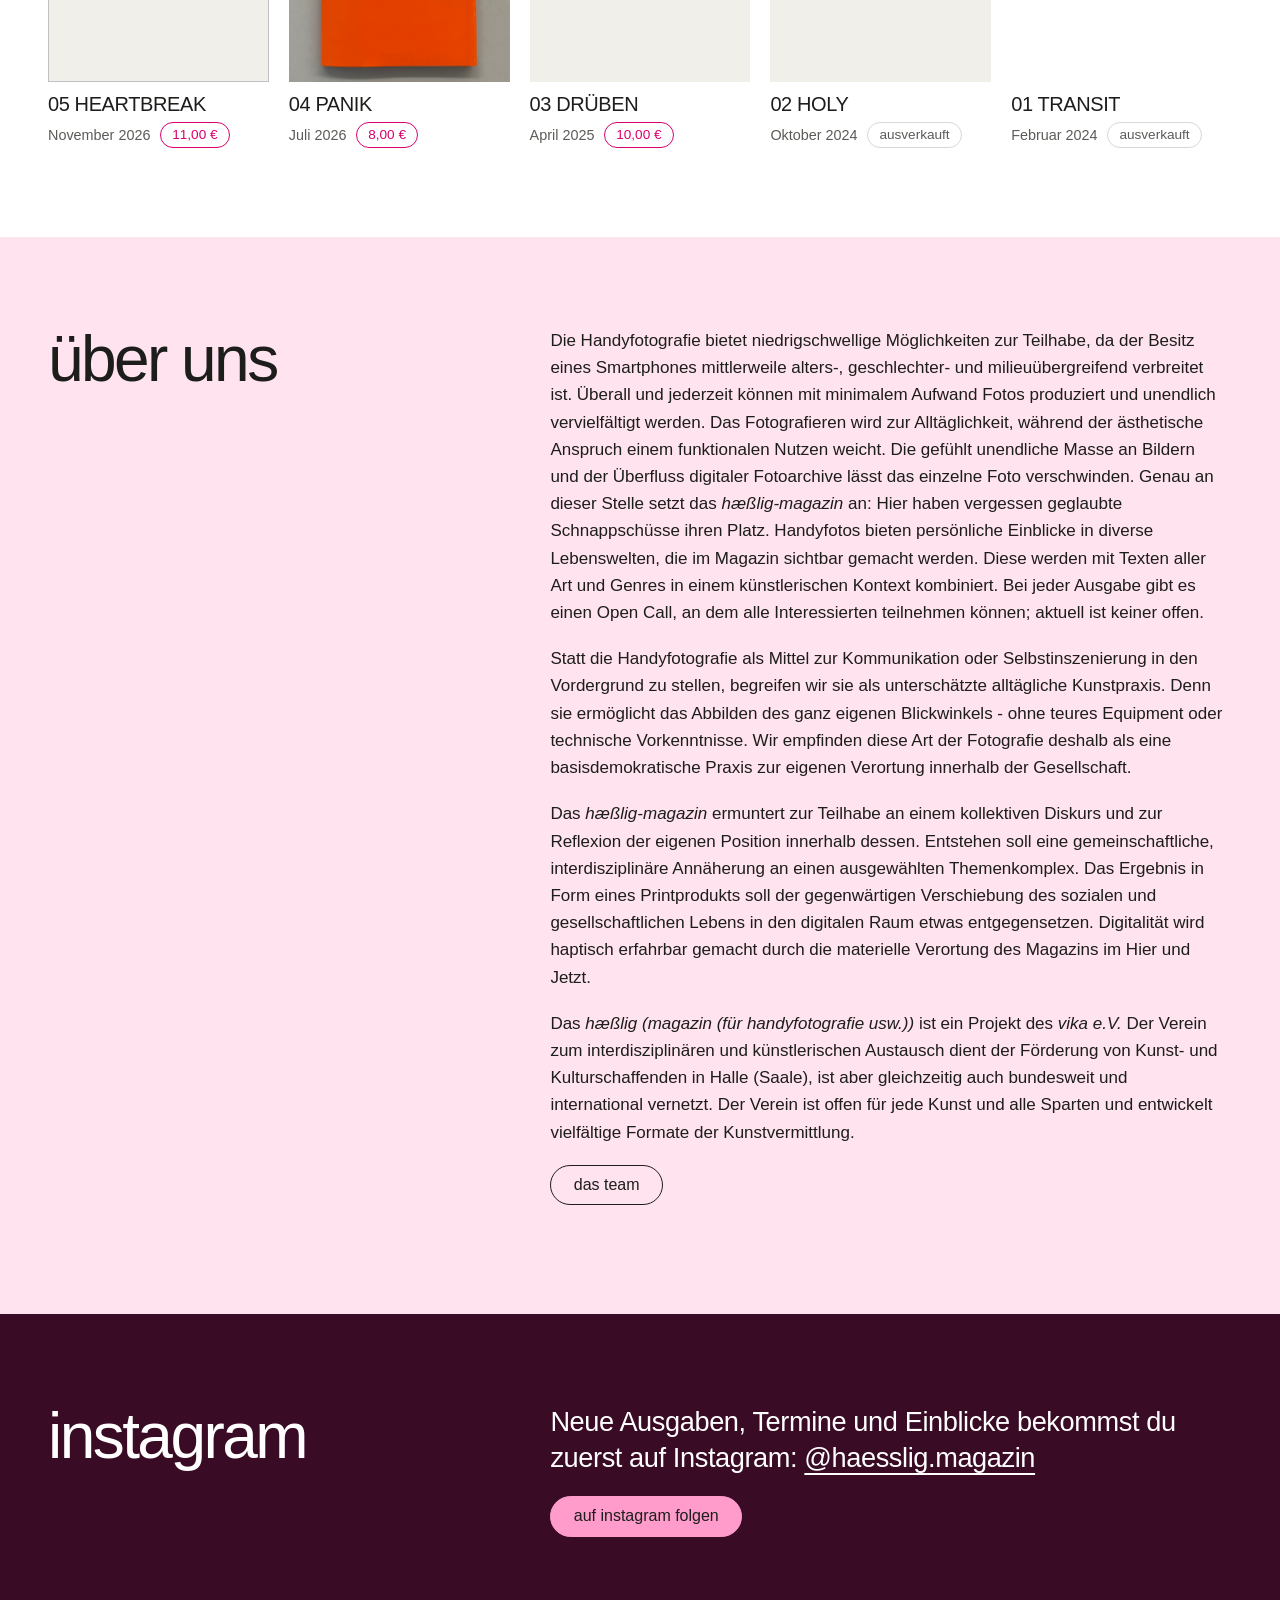
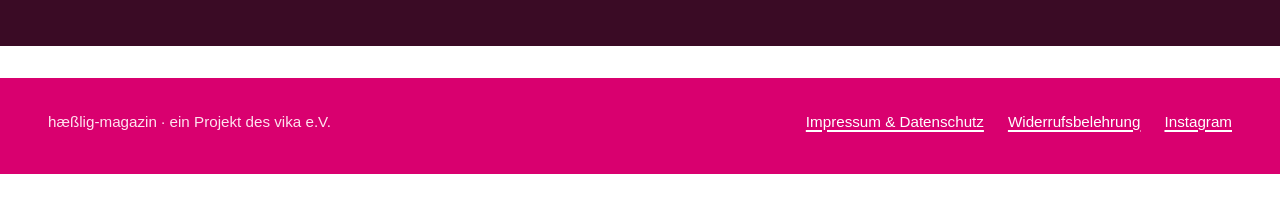
==== commit b07e88d9: "Add files via upload" ====
--- a/index.html
+++ b/index.html
@@ -11,7 +11,7 @@
   <meta property="og:title" content="(magazin (für handyfotografie usw.)) | hæßlig-magazin">
   <meta property="og:description" content="Das hæßlig-magazin (für Handyfotografie usw.) ist ein interdisziplinäres Kunstprojekt von Studierenden aus Halle und Karlsruhe.">
   <meta property="og:url" content="https://www.haesslig-magazin.de/">
-  <meta property="og:image" content="https://www.haesslig-magazin.de/images/panik1.jpg">
+  <meta property="og:image" content="https://www.haesslig-magazin.de/images/heartbreak1.jpg">
   <link rel="stylesheet" href="style.css">
   <link rel="icon" href="favicon.ico" sizes="48x48">
   <link rel="icon" href="favicon-48.png" type="image/png" sizes="48x48">
@@ -45,38 +45,21 @@
       </div>
     </section>
 
-    <section class="section wrap band" id="naechste-ausgabe" aria-labelledby="h-next">
-      <h2 id="h-next">nächste ausgabe</h2>
-      <div class="prose">
-        <p class="lead">Heartbreak: Unsere nächste Ausgabe entsteht in Kooperation mit der BELLA triste aus Hildesheim. Release ist am 19. November.</p>
-        <dl class="facts">
-          <div><dt>Release</dt><dd>Donnerstag, 19.11.2026<br>19:30 Uhr</dd></div>
-          <div><dt>Ort</dt><dd>Literaturhaus St. Jakobi<br>Jakobikirchgasse<br>31134 Hildesheim</dd></div>
-          <div><dt>Eintritt</dt><dd>frei</dd></div>
-        </dl>
-        <p>Es geht um Liebeskummer in vielen Formen. Beim Release der BELLA triste #76 werden Texte und Bilder aus der Ausgabe vorgestellt.</p>
-        <div class="buttons">
-          <a class="button" href="https://stjakobi.de/veranstaltungen/bella-triste-release-76" target="_blank" rel="noopener">zur veranstaltung</a>
-          <a class="button button-line" href="https://www.bellatriste.de" target="_blank" rel="noopener">zur BELLA triste</a>
-        </div>
-      </div>
-    </section>
-
-
     <section class="latest" aria-labelledby="h-latest">
       <div class="latest-inner wrap">
-        <a class="latest-cover" href="panik.html" aria-label="04 PANIK ansehen">
-          <span class="cover"><img src="images/panik1.jpg" alt="Cover von 04 PANIK" loading="eager" decoding="async"></span>
+        <a class="latest-cover" href="heartbreak.html" aria-label="05 HEARTBREAK ansehen">
+          <span class="cover"><video autoplay muted loop playsinline preload="metadata" poster="images/heartbreak2.jpg" aria-label="05 HEARTBREAK, Drehung des Hefts"><source src="images/heartbreak.mp4" type="video/mp4"></video></span>
         </a>
         <div class="latest-text">
-          <p class="eyebrow">Die neueste Ausgabe</p>
-          <h2 class="big" id="h-latest">04 PANIK</h2>
-          <p class="latest-meta">Juli 2026 <span class="tag tag-ok">8,00 € inkl. Versand</span></p>
-          <p class="latest-blurb">Für die vierte Ausgabe spürt das hæßlig (magazin für handyfotografie (usw.)) dem Gefühl der Panik nach.</p>
+          <p class="eyebrow">Die neueste Ausgabe &middot; erschienen am 19.11.2026</p>
+          <h2 class="big" id="h-latest">05 HEARTBREAK</h2>
+          <p class="latest-meta">November 2026 <span class="tag tag-ok">11,00 €</span></p>
+          <p class="latest-blurb">Liebeskummer in vielen Formen: Die fünfte Ausgabe entstand in Kooperation mit der BELLA triste aus Hildesheim (#76), mit Texten junger Autor*innen und Bildern von 45 Künstler*innen.</p>
           <div class="buttons">
-            <a class="button" href="https://www.paypal.com/ncp/payment/A2YV2JRC2L5C6" target="_blank" rel="noopener">jetzt kaufen</a>
-            <a class="button button-line" href="panik.html">fotos &amp; infos</a>
+            <a class="button" href="https://www.bellatriste.de/checkout?checkoutId=0e2f0fe0-a291-4431-addf-eb73a1da8006" target="_blank" rel="noopener">jetzt bestellen</a>
+            <a class="button button-line" href="heartbreak.html">infos &amp; fotos</a>
           </div>
+          <p class="latest-note">Bestellung über den Shop der BELLA triste.</p>
         </div>
       </div>
     </section>
@@ -84,6 +67,15 @@
     <section class="section wrap" id="magazine" aria-labelledby="h-magazine">
       <h2 id="h-magazine">alle ausgaben</h2>
       <ul class="cards">
+        <li class="card issue-heartbreak">
+          <a href="heartbreak.html">
+            <span class="cover"><img src="images/heartbreak2.jpg" alt="" loading="lazy" decoding="async"></span>
+            <span class="card-body">
+              <span class="card-title">05 HEARTBREAK</span>
+              <span class="card-meta">November 2026 <span class="tag tag-ok">11,00 €</span></span>
+            </span>
+          </a>
+        </li>
         <li class="card issue-panik">
           <a href="panik.html">
             <span class="cover"><img src="images/panik1.jpg" alt="" loading="lazy" decoding="async"></span>
@@ -123,7 +115,7 @@
       </ul>
     </section>
 
-    <section class="section wrap band" id="ueber-uns" aria-labelledby="h-about">
+    <section class="section wrap band-tint" id="ueber-uns" aria-labelledby="h-about">
       <h2 id="h-about">über uns</h2>
       <div class="prose">
         <p>Die Handyfotografie bietet niedrigschwellige Möglichkeiten zur Teilhabe, da der Besitz eines Smartphones mittlerweile alters-, geschlechter- und milieuübergreifend verbreitet ist. Überall und jederzeit können mit minimalem Aufwand Fotos produziert und unendlich vervielfältigt werden. Das Fotografieren wird zur Alltäglichkeit, während der ästhetische Anspruch einem funktionalen Nutzen weicht. Die gefühlt unendliche Masse an Bildern und der Überfluss digitaler Fotoarchive lässt das einzelne Foto verschwinden. Genau an dieser Stelle setzt das <em>hæßlig-magazin</em> an: Hier haben vergessen geglaubte Schnappschüsse ihren Platz. Handyfotos bieten persönliche Einblicke in diverse Lebenswelten, die im Magazin sichtbar gemacht werden. Diese werden mit Texten aller Art und Genres in einem künstlerischen Kontext kombiniert. Bei jeder Ausgabe gibt es einen Open Call, an dem alle Interessierten teilnehmen können; aktuell ist keiner offen.</p>
@@ -155,8 +147,8 @@
     </ul>
   </footer>
   <a class="ticker" href="shop.html">
-    <span class="visually-hidden">04 PANIK ist erschienen. Zum Shop.</span>
-    <span class="ticker-track" aria-hidden="true"><span>04 PANIK ist da &ndash; jetzt bestellen &#10042;</span><span>04 PANIK ist da &ndash; jetzt bestellen &#10042;</span><span>04 PANIK ist da &ndash; jetzt bestellen &#10042;</span><span>04 PANIK ist da &ndash; jetzt bestellen &#10042;</span><span>04 PANIK ist da &ndash; jetzt bestellen &#10042;</span><span>04 PANIK ist da &ndash; jetzt bestellen &#10042;</span><span>04 PANIK ist da &ndash; jetzt bestellen &#10042;</span><span>04 PANIK ist da &ndash; jetzt bestellen &#10042;</span><span>04 PANIK ist da &ndash; jetzt bestellen &#10042;</span><span>04 PANIK ist da &ndash; jetzt bestellen &#10042;</span><span>04 PANIK ist da &ndash; jetzt bestellen &#10042;</span><span>04 PANIK ist da &ndash; jetzt bestellen &#10042;</span><span>04 PANIK ist da &ndash; jetzt bestellen &#10042;</span><span>04 PANIK ist da &ndash; jetzt bestellen &#10042;</span><span>04 PANIK ist da &ndash; jetzt bestellen &#10042;</span><span>04 PANIK ist da &ndash; jetzt bestellen &#10042;</span></span>
+    <span class="visually-hidden">05 HEARTBREAK ist erschienen. Zum Shop.</span>
+    <span class="ticker-track" aria-hidden="true"><span>05 HEARTBREAK ist da &ndash; jetzt bestellen &#10042;</span><span>05 HEARTBREAK ist da &ndash; jetzt bestellen &#10042;</span><span>05 HEARTBREAK ist da &ndash; jetzt bestellen &#10042;</span><span>05 HEARTBREAK ist da &ndash; jetzt bestellen &#10042;</span><span>05 HEARTBREAK ist da &ndash; jetzt bestellen &#10042;</span><span>05 HEARTBREAK ist da &ndash; jetzt bestellen &#10042;</span><span>05 HEARTBREAK ist da &ndash; jetzt bestellen &#10042;</span><span>05 HEARTBREAK ist da &ndash; jetzt bestellen &#10042;</span><span>05 HEARTBREAK ist da &ndash; jetzt bestellen &#10042;</span><span>05 HEARTBREAK ist da &ndash; jetzt bestellen &#10042;</span><span>05 HEARTBREAK ist da &ndash; jetzt bestellen &#10042;</span><span>05 HEARTBREAK ist da &ndash; jetzt bestellen &#10042;</span><span>05 HEARTBREAK ist da &ndash; jetzt bestellen &#10042;</span><span>05 HEARTBREAK ist da &ndash; jetzt bestellen &#10042;</span><span>05 HEARTBREAK ist da &ndash; jetzt bestellen &#10042;</span><span>05 HEARTBREAK ist da &ndash; jetzt bestellen &#10042;</span></span>
   </a>
 </body>
 </html>
--- a/style.css
+++ b/style.css
@@ -7,11 +7,13 @@
   --ink: #1d1d1b;
   --soft: #5c5b57;
   --hair: #d9d8d2;
-  --band: #2a1626;        /* dunkles Aubergine für Bänder und Buttons */
+  --band: #d9006f;        /* Magenta für Bänder und Buttons */
   --band-ink: #ffffff;
-  --tint: #fde3ec;        /* zartes Rosa für zweite Bandfarbe */
-  --pop: #ff6a2b;         /* Panik-Orange: Signalton für Laufband und Hover */
-  --magenta: #e5127d;     /* Magenta der nächsten Ausgabe */
+  --tint: #ffe3ef;        /* zartes Rosa */
+  --pop: #ff9ccb;         /* helles Rosa: Laufband und Hover */
+  --magenta: #e6007e;     /* Magenta von 05 HEARTBREAK */
+  --red: #d40c13;         /* Rot von 05 HEARTBREAK */
+  --wine: #3a0b25;        /* dunkles Weinrot für Kontraste */
   --wash: #f0efea;
 
   --font: "Helvetica Neue", Helvetica, Arial, system-ui, sans-serif;
@@ -154,11 +156,11 @@
 .band .button { background: var(--band-ink); border-color: var(--band-ink); color: var(--band); }
 .band .button:hover { background: var(--pop); border-color: var(--pop); color: var(--ink); }
 .band-tint { background: var(--tint); }
-.band-pop { max-width: none; border-top: 0; background: var(--magenta); color: #fff;
+.band-pop { max-width: none; border-top: 0; background: var(--wine); color: #fff;
   padding-inline: max(var(--pad), calc((100% - var(--max)) / 2 + var(--pad))); }
-.band-pop a:hover { color: var(--ink); }
-.band-pop .button { background: #fff; border-color: #fff; color: var(--ink); }
-.band-pop .button:hover { background: var(--ink); border-color: var(--ink); color: #fff; }
+.band-pop a:hover { color: var(--pop); }
+.band-pop .button { background: var(--pop); border-color: var(--pop); color: var(--ink); }
+.band-pop .button:hover { background: #fff; border-color: #fff; color: var(--ink); }
 
 /* ---------- Karten ---------- */
 
@@ -257,7 +259,7 @@
 .site-footer {
   display: flex; flex-wrap: wrap; justify-content: space-between; gap: 0.5rem 2rem;
   margin-top: 2rem; padding: 2rem var(--pad) 2.5rem;
-  background: var(--band); color: #e3d2de; font-size: 0.95rem;
+  background: var(--band); color: #ffe3ef; font-size: 0.95rem;
 }
 .site-footer p { margin: 0; }
 .site-footer ul { display: flex; flex-wrap: wrap; gap: 0.25rem 1.5rem; margin: 0; padding: 0; list-style: none; }
@@ -354,3 +356,17 @@
   .site-header ul { flex-wrap: nowrap; gap: 0.25rem; }
   .site-header nav a { padding: 0.2rem 0.6rem; font-size: 0.8rem; white-space: nowrap; }
 }
+
+/* ---------- 05 HEARTBREAK ---------- */
+.latest-cover .cover video { width: 100%; height: 100%; object-fit: cover; display: block; }
+.latest-note { margin: 0.9rem 0 0; font-size: 0.9rem; color: var(--soft); }
+.note, .note-inline { color: var(--soft); font-size: 0.9rem; }
+.video-wrap { max-width: 26rem; }
+.video-wrap video { width: 100%; height: auto; display: block; background: var(--wash); }
+#magazine .cards { grid-column: 1 / -1; }
+@media (min-width: 40rem) { #magazine .cards { grid-template-columns: repeat(3, minmax(0, 1fr)); } }
+@media (min-width: 56rem) {
+  #magazine { display: block; }
+  #magazine > h2 { margin-bottom: 2rem; }
+  #magazine .cards { grid-template-columns: repeat(5, minmax(0, 1fr)); }
+}
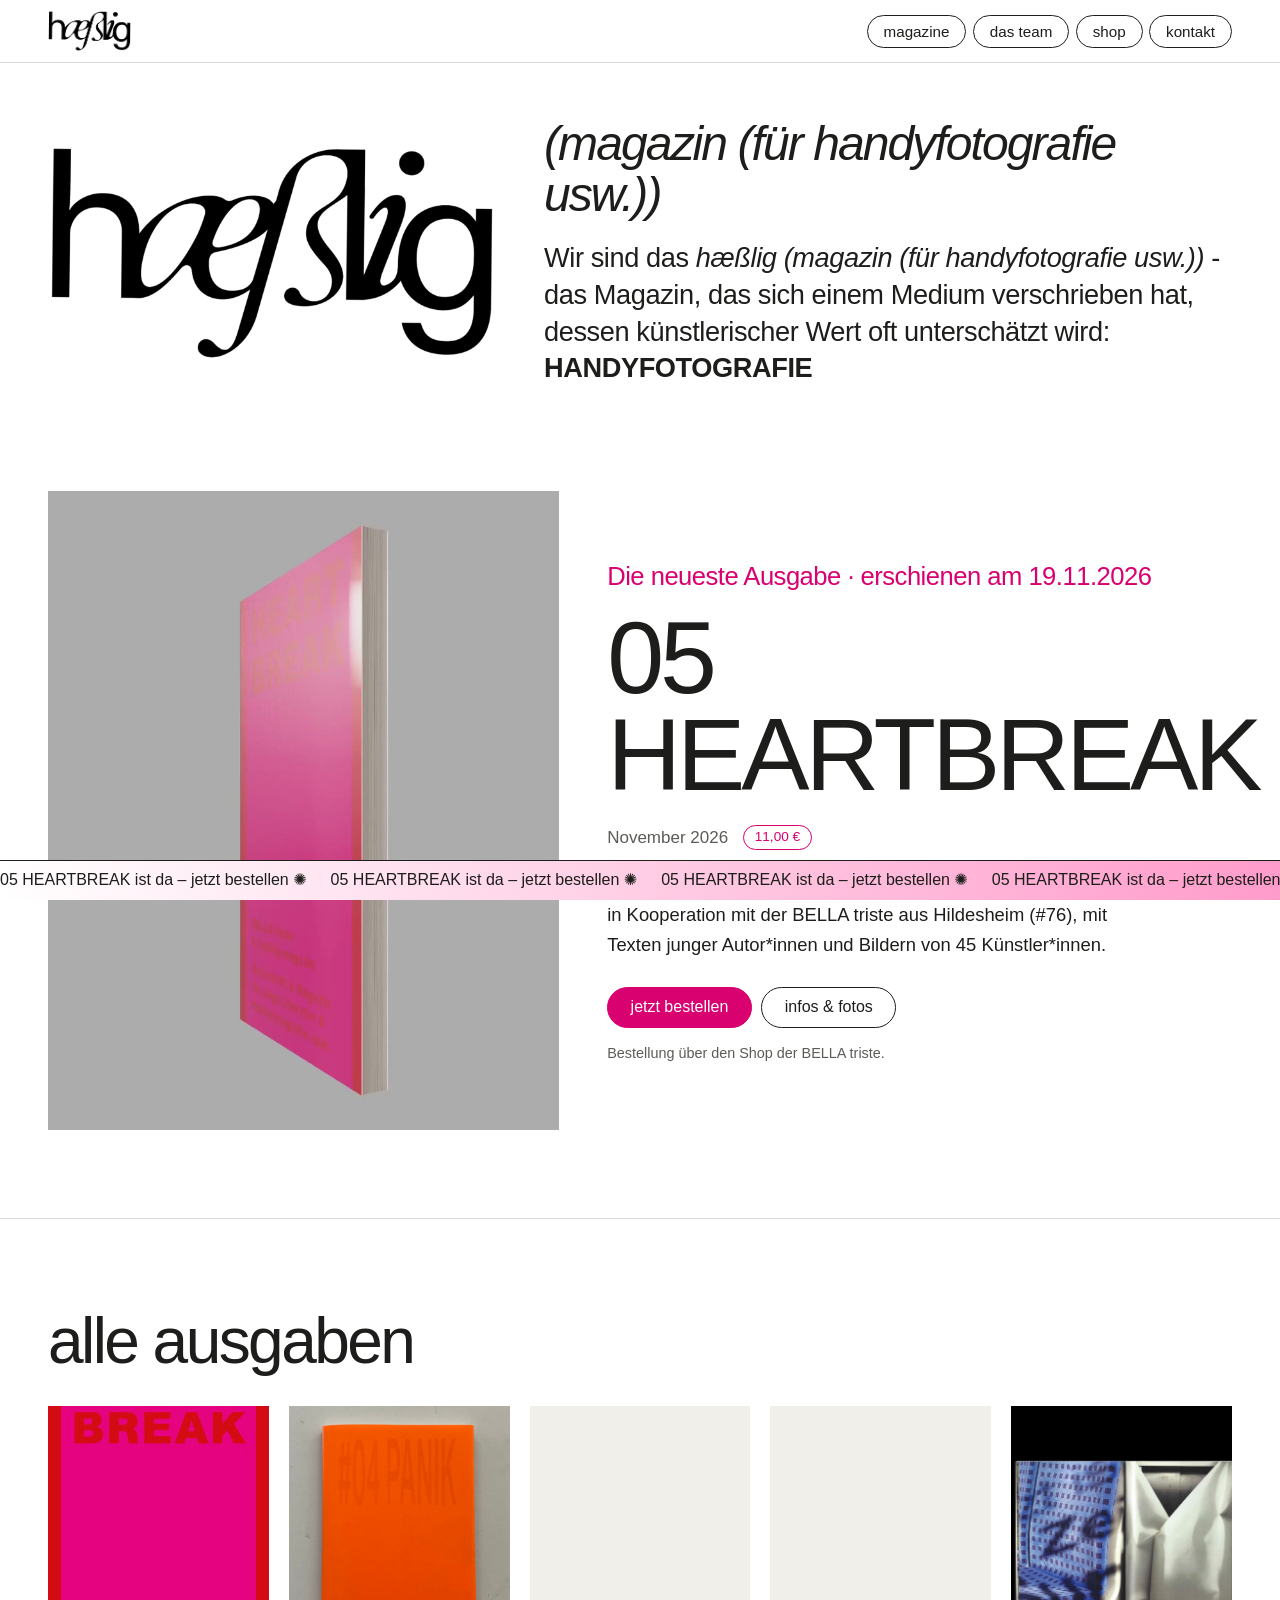
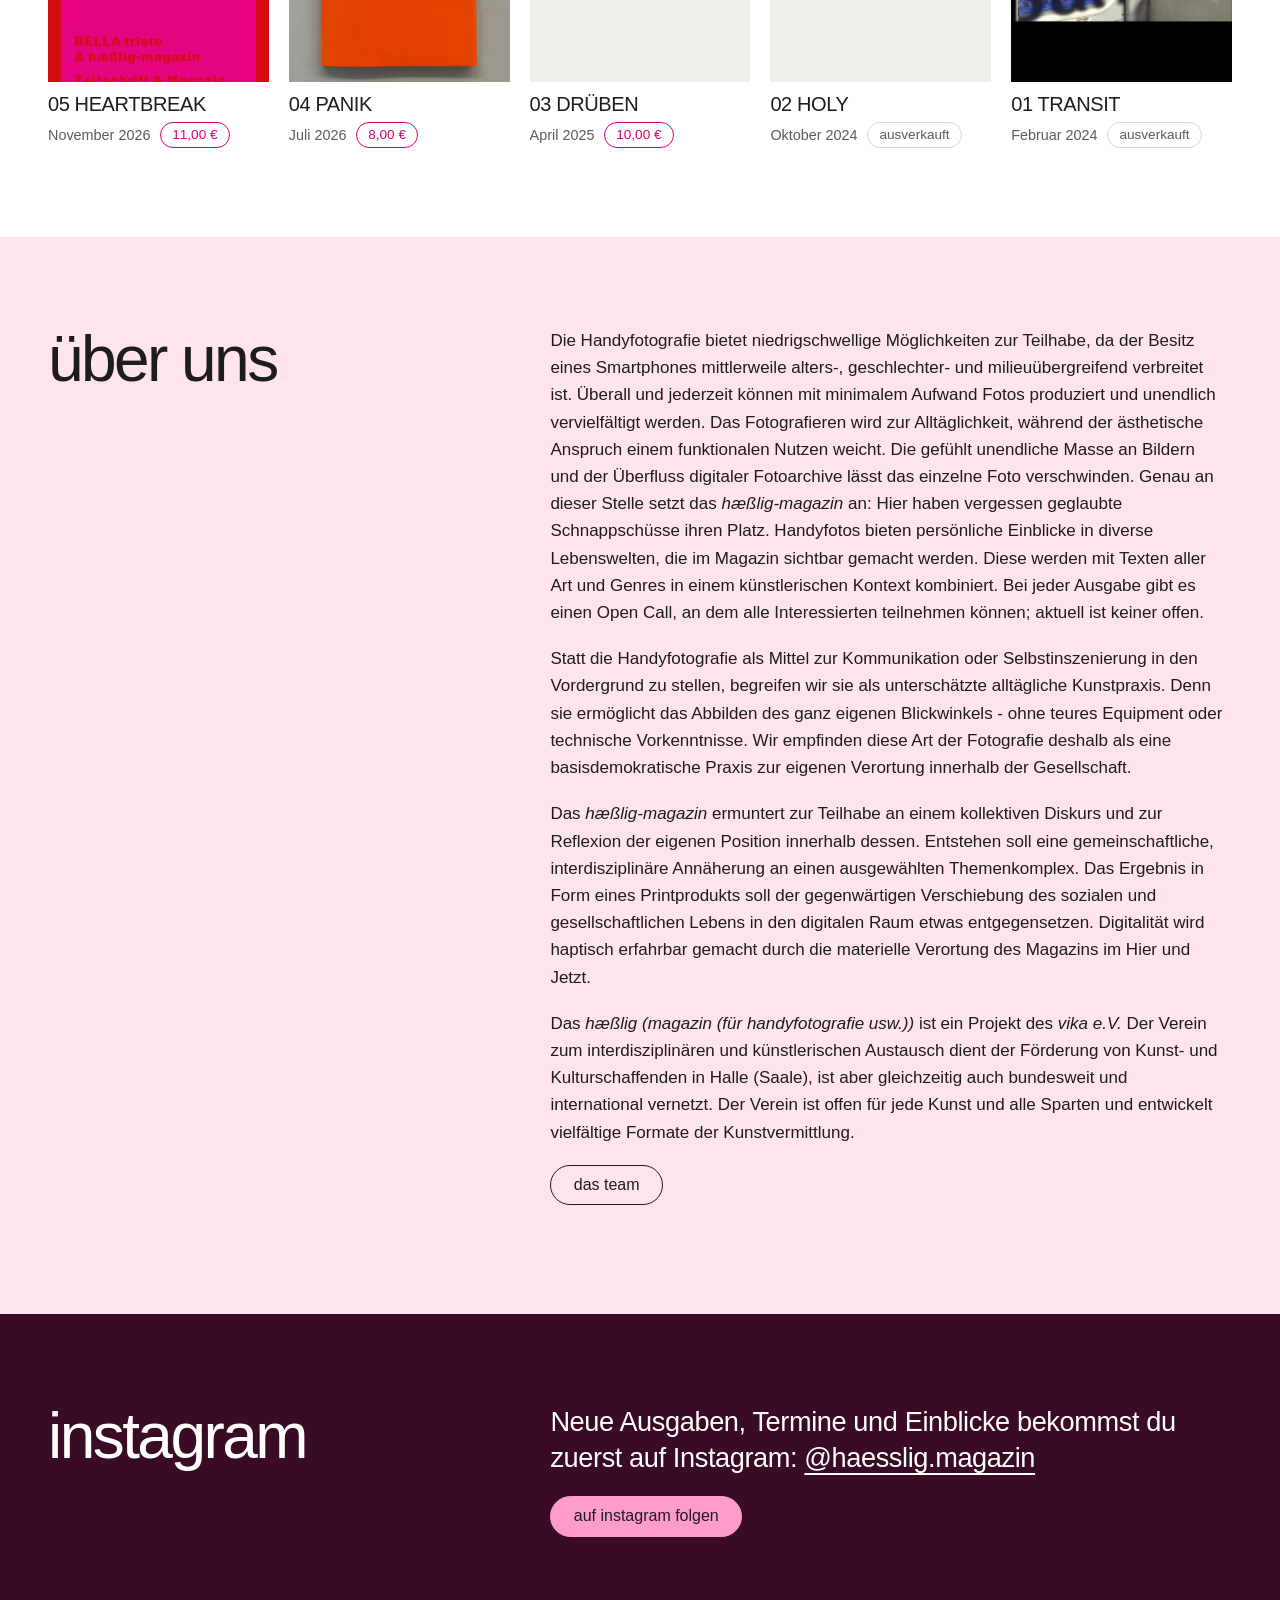
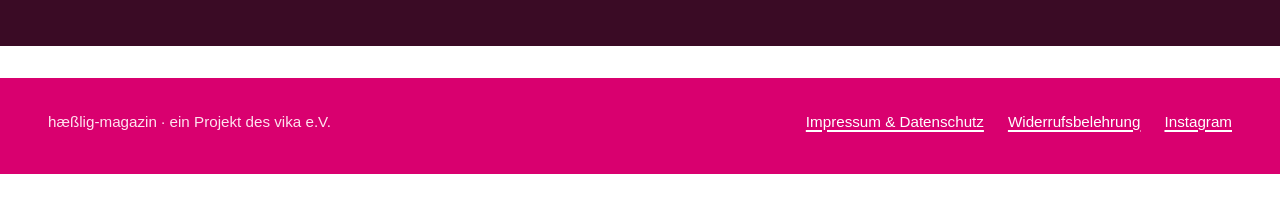
==== commit 157cfe60: "Update image source for heartbreak card" ====
--- a/index.html
+++ b/index.html
@@ -69,7 +69,7 @@
       <ul class="cards">
         <li class="card issue-heartbreak">
           <a href="heartbreak.html">
-            <span class="cover"><img src="images/heartbreak2.jpg" alt="" loading="lazy" decoding="async"></span>
+            <span class="cover"><img src="images/heartbreak1.jpg" alt="" loading="lazy" decoding="async"></span>
             <span class="card-body">
               <span class="card-title">05 HEARTBREAK</span>
               <span class="card-meta">November 2026 <span class="tag tag-ok">11,00 €</span></span>
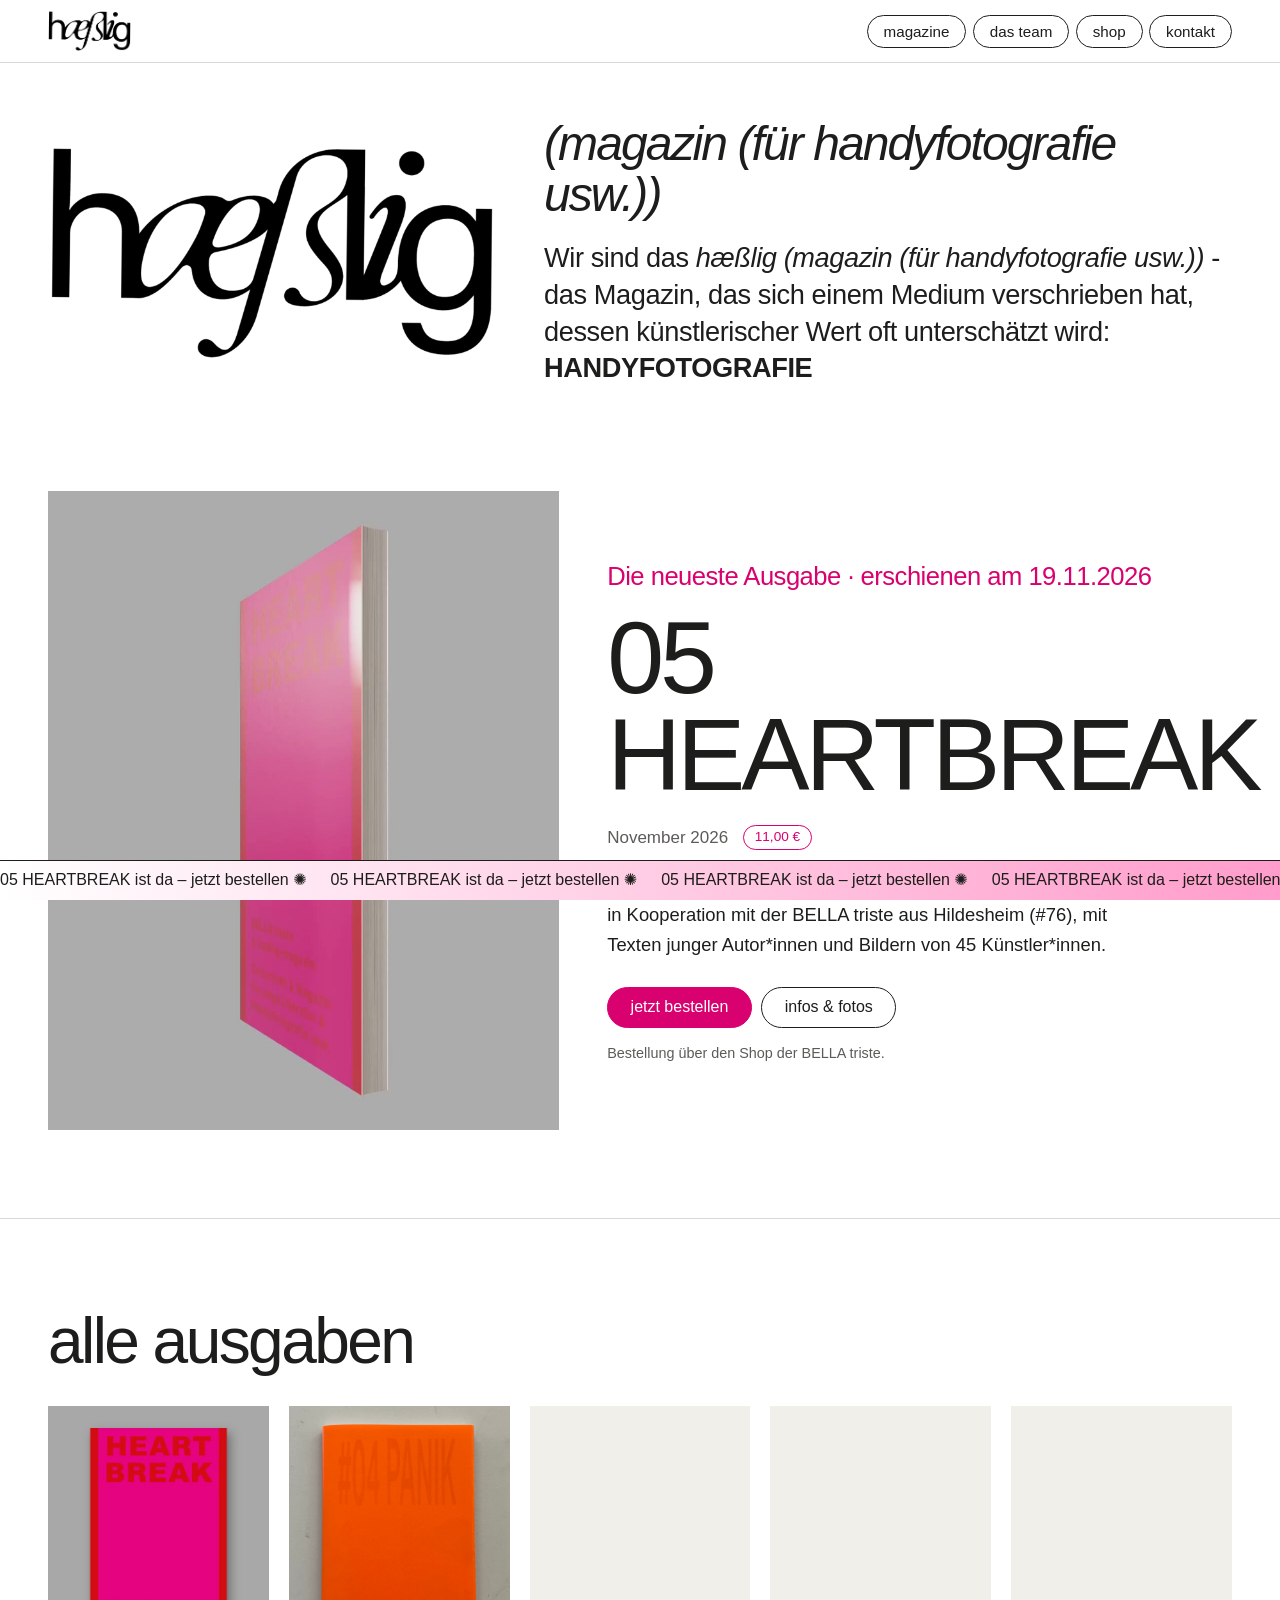
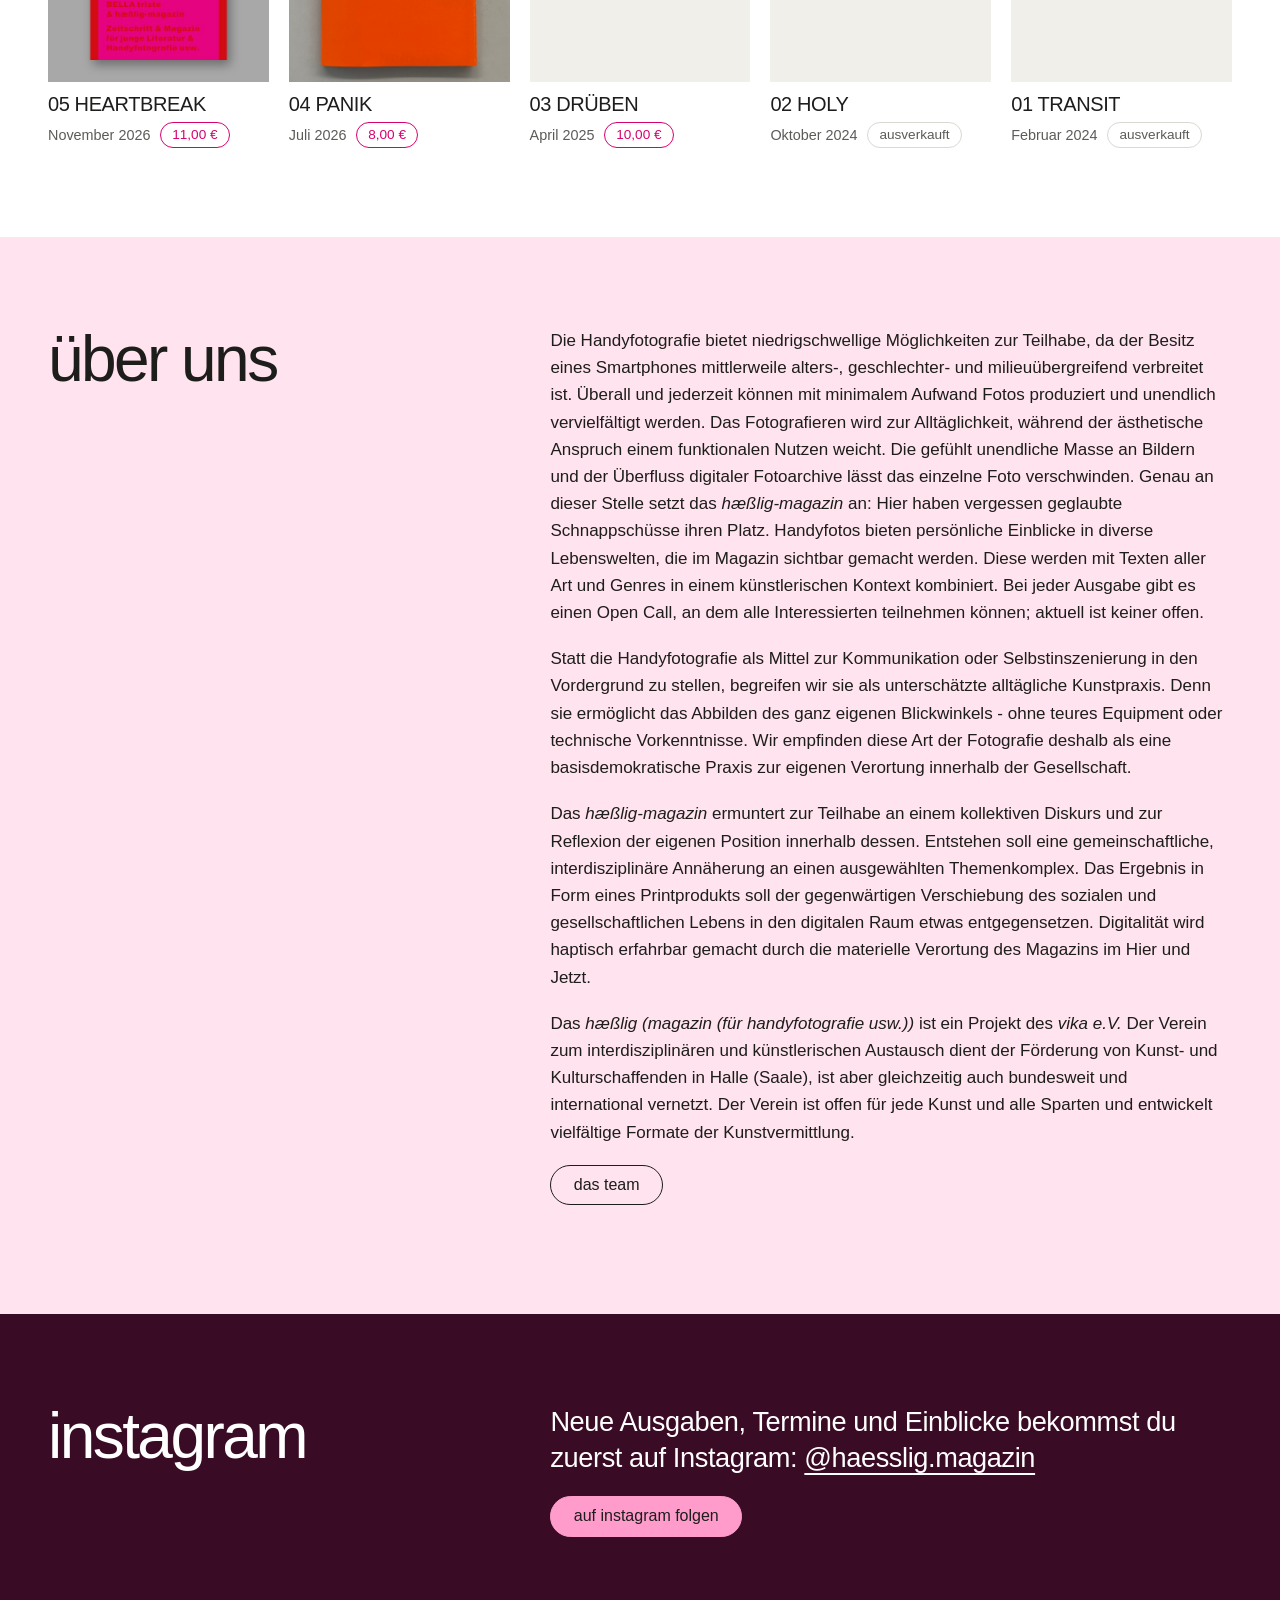
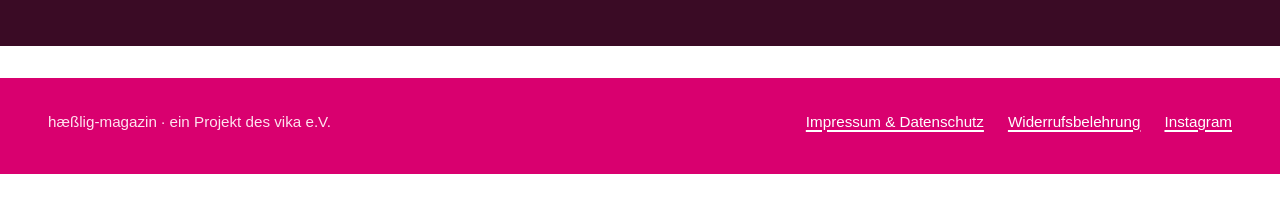
==== commit 7fda8c73: "Add files via upload" ====
--- a/index.html
+++ b/index.html
@@ -69,7 +69,7 @@
       <ul class="cards">
         <li class="card issue-heartbreak">
           <a href="heartbreak.html">
-            <span class="cover"><img src="images/heartbreak1.jpg" alt="" loading="lazy" decoding="async"></span>
+            <span class="cover"><img src="images/heartbreak-karte.jpg" alt="Cover von 05 HEARTBREAK" loading="lazy" decoding="async"></span>
             <span class="card-body">
               <span class="card-title">05 HEARTBREAK</span>
               <span class="card-meta">November 2026 <span class="tag tag-ok">11,00 €</span></span>
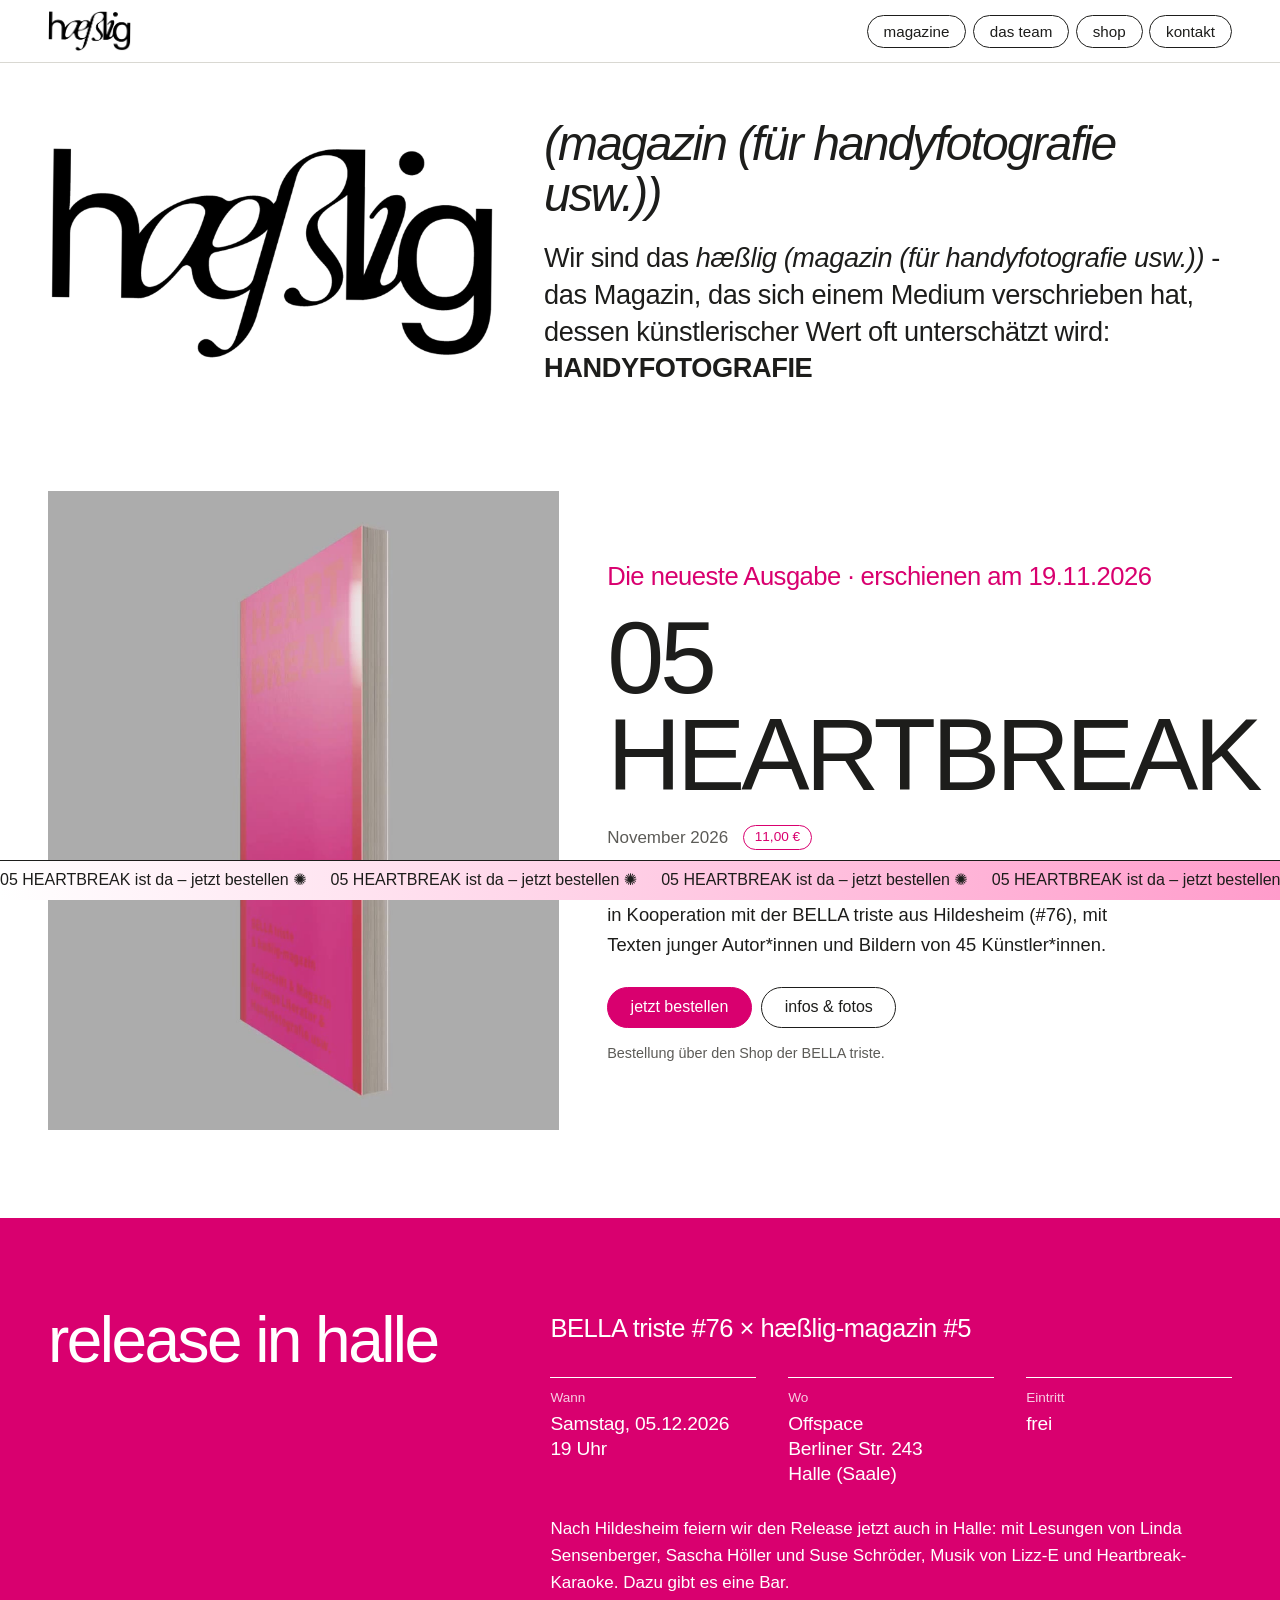
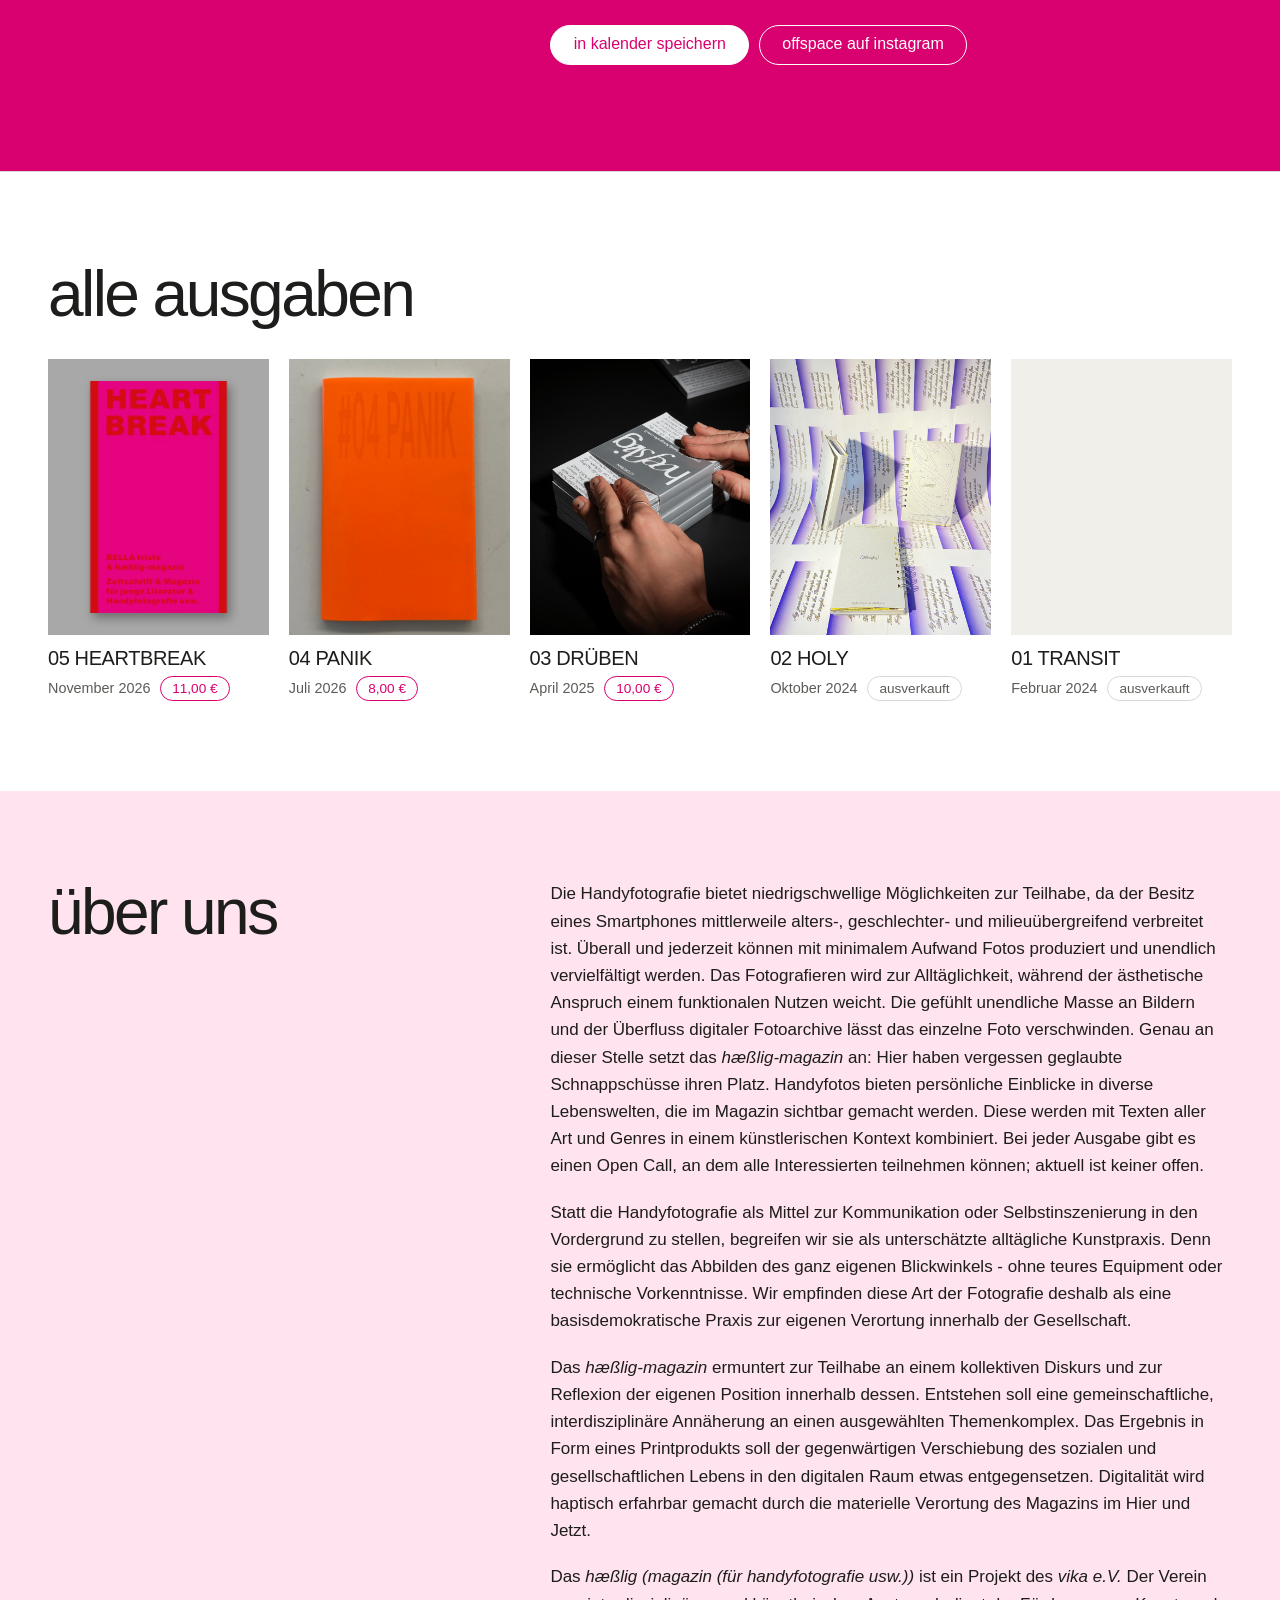
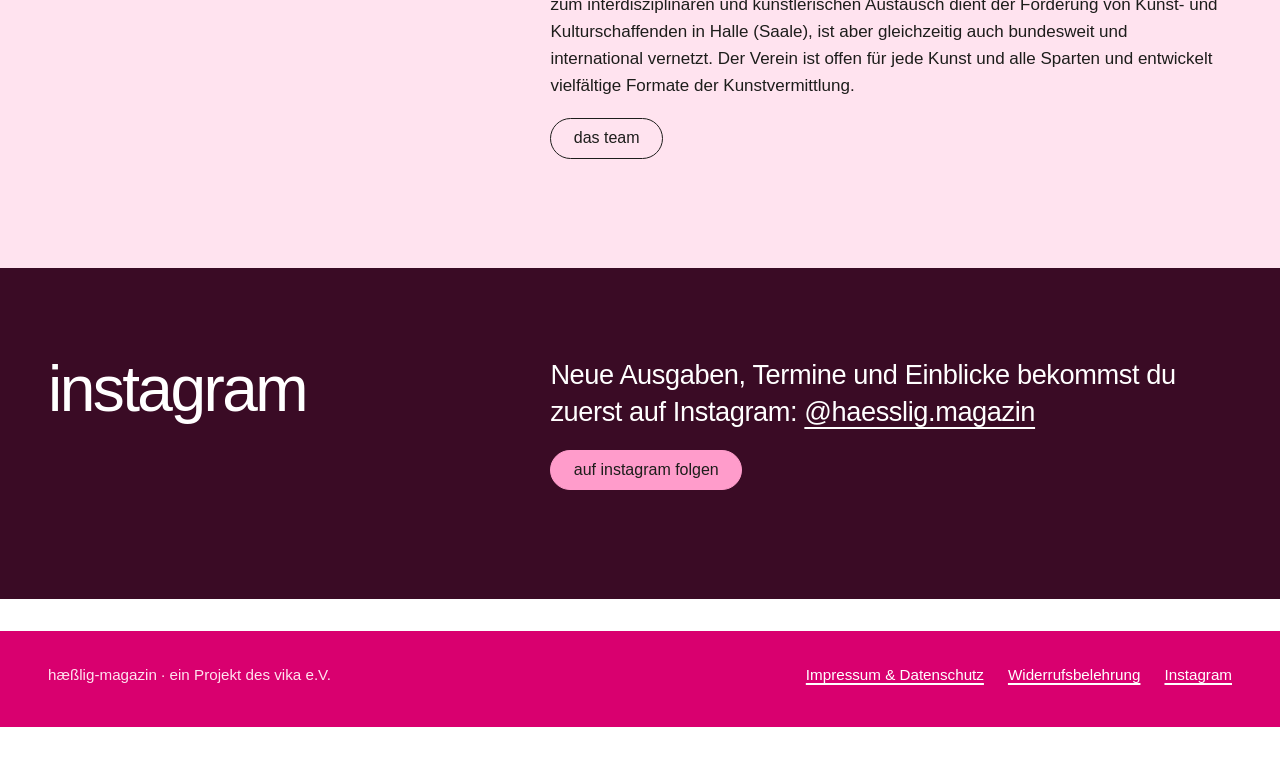
==== commit 46c6f064: "Add files via upload" ====
--- a/index.html
+++ b/index.html
@@ -61,6 +61,20 @@
           </div>
           <p class="latest-note">Bestellung über den Shop der BELLA triste.</p>
         </div>
+      </div>
+    </section>
+
+    <section class="section wrap band" id="release-halle" aria-labelledby="h-halle">
+      <h2 id="h-halle">release in halle</h2>
+      <div>
+        <p class="eyebrow" style="color:inherit">BELLA triste #76 &times; hæßlig-magazin #5</p>
+        <dl class="facts">
+          <div><dt>Wann</dt><dd>Samstag, 05.12.2026<br>19 Uhr</dd></div>
+          <div><dt>Wo</dt><dd>Offspace<br>Berliner Str. 243<br>Halle (Saale)</dd></div>
+          <div><dt>Eintritt</dt><dd>frei</dd></div>
+        </dl>
+        <p>Nach Hildesheim feiern wir den Release jetzt auch in Halle: mit Lesungen von Linda Sensenberger, Sascha Höller und Suse Schröder, Musik von Lizz-E und Heartbreak-Karaoke. Dazu gibt es eine Bar.</p>
+        <p class="buttons"><a class="button" href="release-halle.ics">in kalender speichern</a> <a class="button button-line" href="https://www.instagram.com/offspace_halle/" target="_blank" rel="noopener">offspace auf instagram</a></p>
       </div>
     </section>
 
--- a/style.css
+++ b/style.css
@@ -370,3 +370,18 @@
   #magazine > h2 { margin-bottom: 2rem; }
   #magazine .cards { grid-template-columns: repeat(5, minmax(0, 1fr)); }
 }
+
+/* ---------- Hinweis-Fenster ---------- */
+.popup { width: min(92vw, 30rem); padding: 2rem 1.75rem 1.75rem; border: 0; border-radius: 1.5rem; background: var(--band); color: var(--band-ink); }
+.popup::backdrop { background: rgba(58, 11, 37, 0.65); }
+.popup h2 { margin: 0 0 0.5rem; font-size: clamp(2rem, 8vw, 2.8rem); line-height: 1; }
+.popup p { margin: 0 0 1rem; line-height: 1.4; }
+.popup .popup-eyebrow { font-size: 0.95rem; opacity: 0.9; }
+.popup .popup-big { font-size: clamp(2.4rem, 10vw, 3.4rem); font-weight: 300; line-height: 1; letter-spacing: -0.03em; margin-bottom: 1.25rem; }
+.popup-buttons { display: flex; flex-wrap: wrap; gap: 0.6rem; margin: 1.5rem 0 0 !important; }
+.popup .button { background: var(--band-ink); border-color: var(--band-ink); color: var(--band); cursor: pointer; font: inherit; }
+.popup .button:hover { background: var(--pop); border-color: var(--pop); color: var(--ink); }
+.popup .button-line { background: transparent; color: var(--band-ink); border-color: var(--band-ink); }
+.popup .button-line:hover { background: var(--band-ink); color: var(--band); }
+.band .button.button-line { background: transparent; color: var(--band-ink); border-color: var(--band-ink); }
+.band .button.button-line:hover { background: var(--band-ink); color: var(--band); border-color: var(--band-ink); }
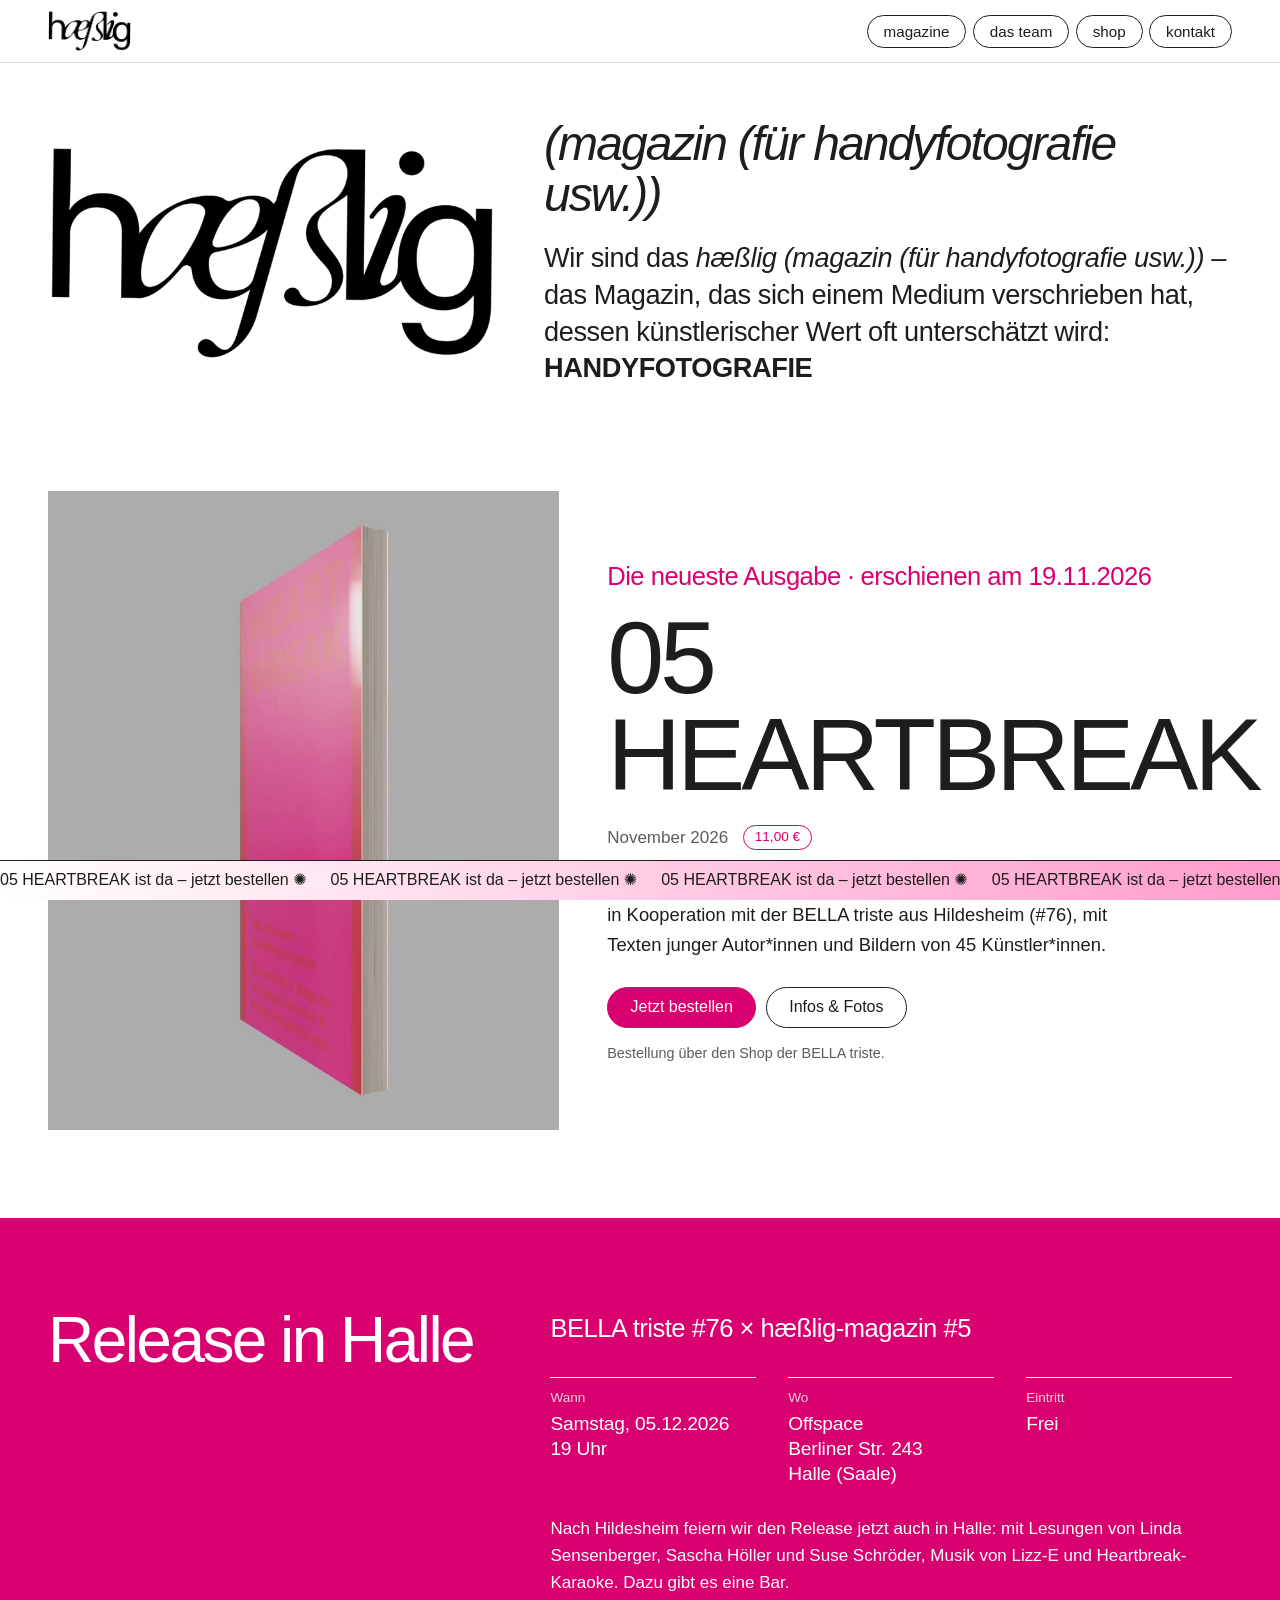
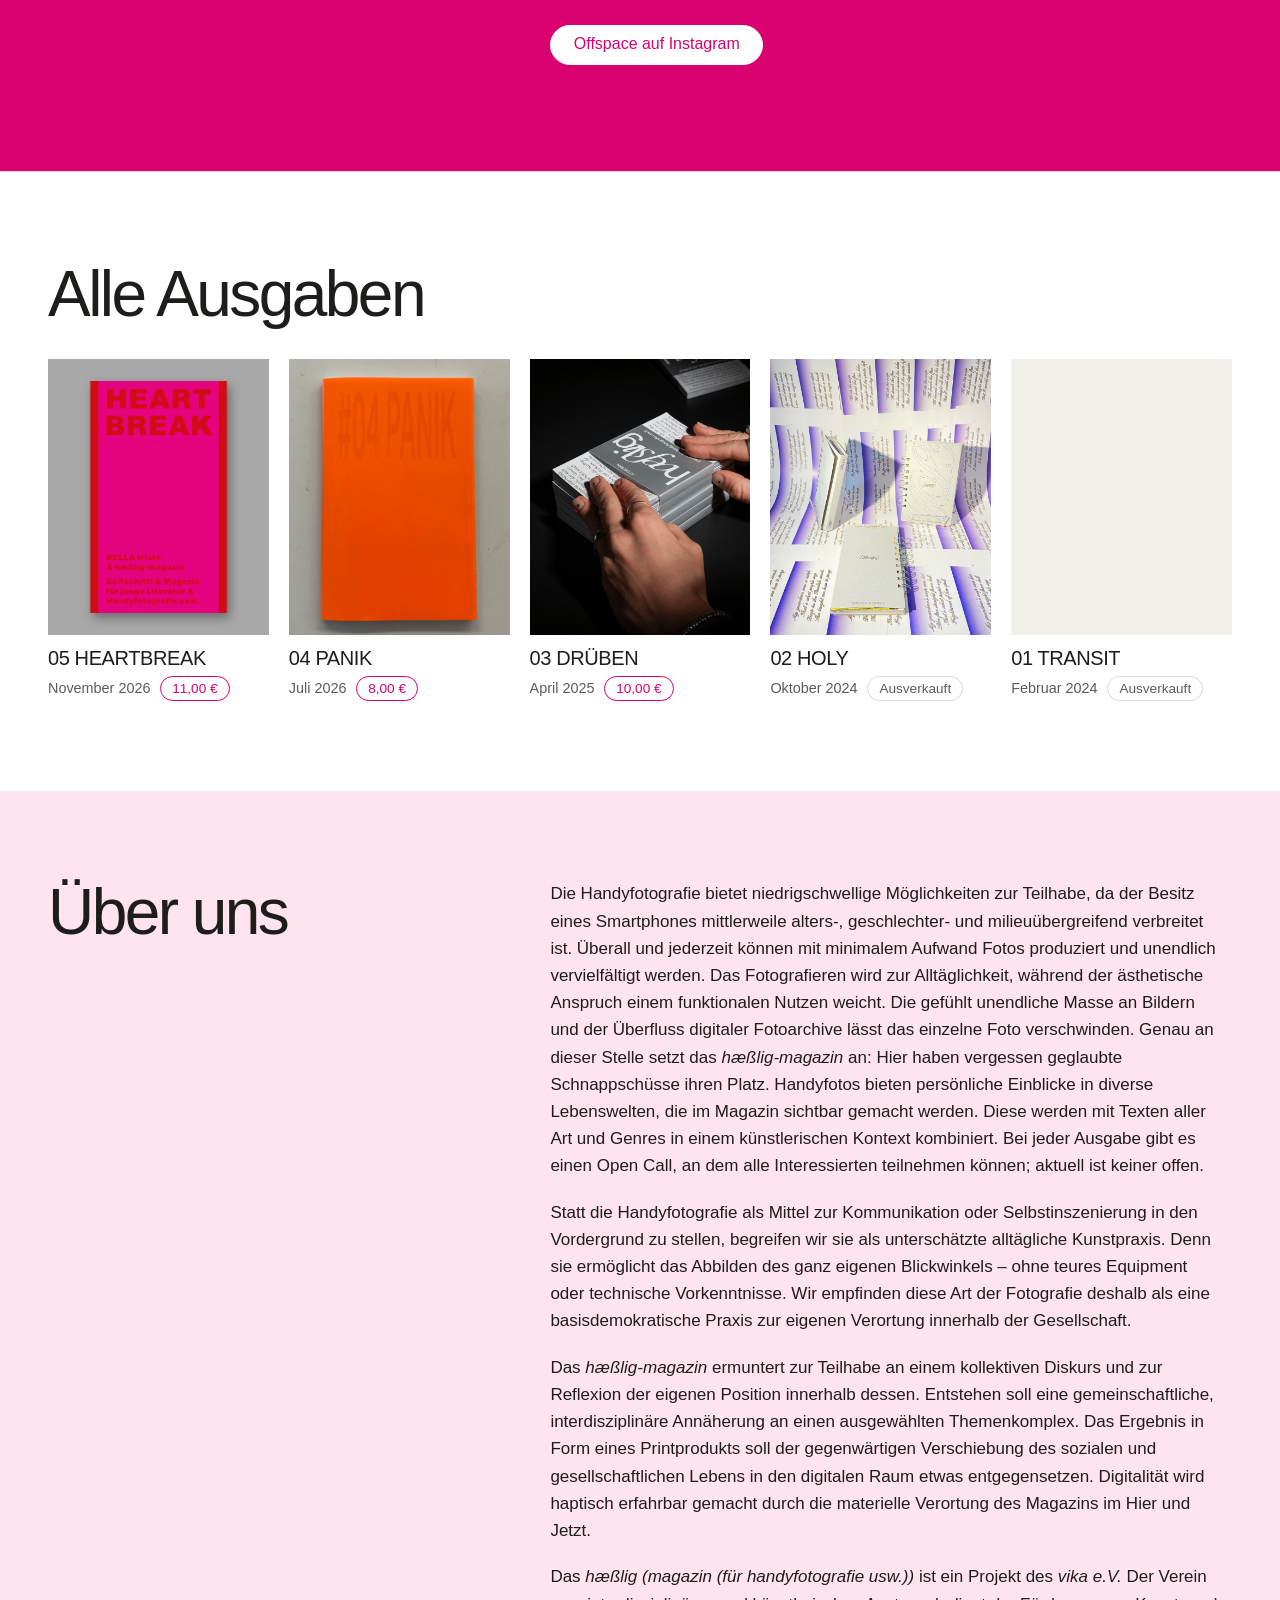
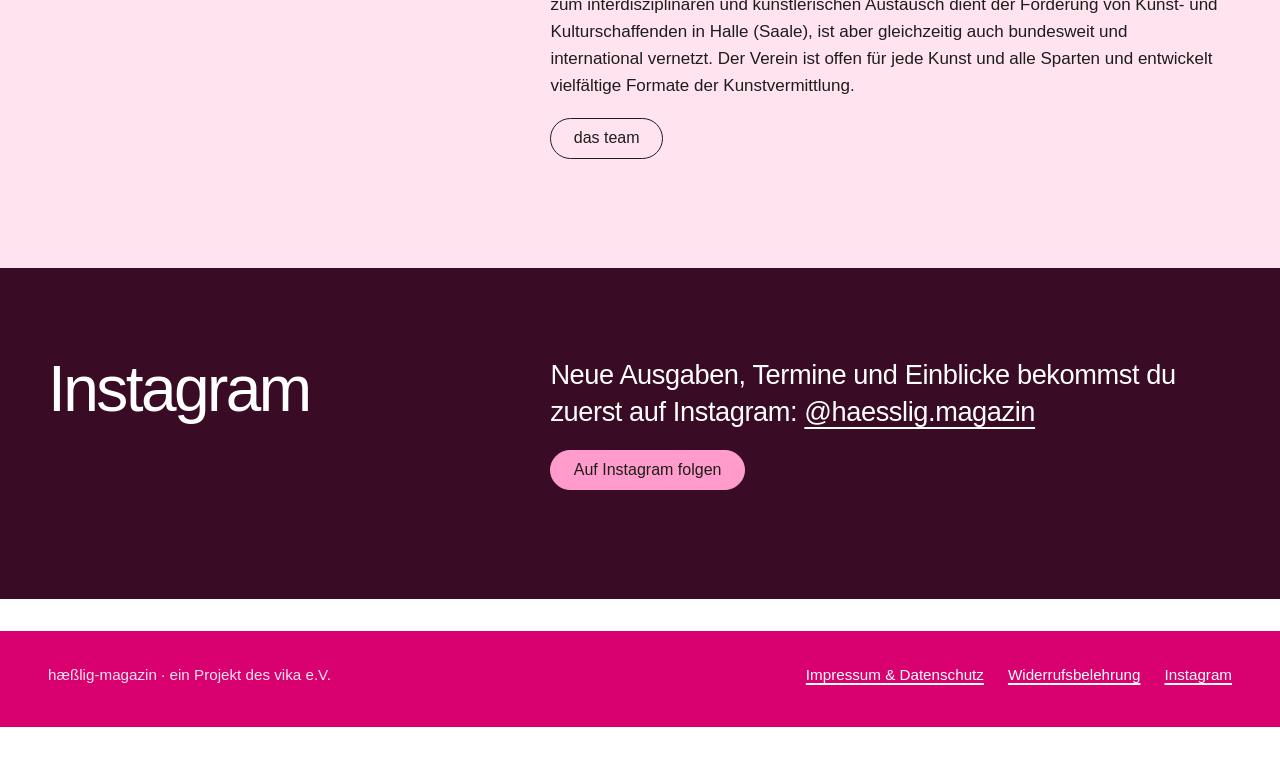
==== commit 466eb117: "Add files via upload" ====
--- a/index.html
+++ b/index.html
@@ -21,7 +21,7 @@
   <script src="script.js" defer></script>
 </head>
 <body class="home">
-  <a class="skip" href="#inhalt">zum inhalt</a>
+  <a class="skip" href="#inhalt">Zum Inhalt</a>
 
   <header class="site-header">
     <a class="brand" href="index.html"><img src="images/logo.png" alt="hæßlig-magazin, zur Startseite"></a>
@@ -41,7 +41,7 @@
       <h1 class="hero-logo"><img src="images/logo.png" alt="hæßlig-magazin" width="1400" height="676" loading="eager"></h1>
       <div class="hero-text">
         <p class="hero-sub">(magazin (für handyfotografie usw.))</p>
-        <p class="lead">Wir sind das <em>hæßlig (magazin (für handyfotografie usw.))</em> - das Magazin, das sich einem Medium verschrieben hat, dessen künstlerischer Wert oft unterschätzt wird: <strong>HANDYFOTOGRAFIE</strong></p>
+        <p class="lead">Wir sind das <em>hæßlig (magazin (für handyfotografie usw.))</em> – das Magazin, das sich einem Medium verschrieben hat, dessen künstlerischer Wert oft unterschätzt wird: <strong>HANDYFOTOGRAFIE</strong></p>
       </div>
     </section>
 
@@ -56,8 +56,8 @@
           <p class="latest-meta">November 2026 <span class="tag tag-ok">11,00 €</span></p>
           <p class="latest-blurb">Liebeskummer in vielen Formen: Die fünfte Ausgabe entstand in Kooperation mit der BELLA triste aus Hildesheim (#76), mit Texten junger Autor*innen und Bildern von 45 Künstler*innen.</p>
           <div class="buttons">
-            <a class="button" href="https://www.bellatriste.de/checkout?checkoutId=0e2f0fe0-a291-4431-addf-eb73a1da8006" target="_blank" rel="noopener">jetzt bestellen</a>
-            <a class="button button-line" href="heartbreak.html">infos &amp; fotos</a>
+            <a class="button" href="https://www.bellatriste.de/checkout?checkoutId=0e2f0fe0-a291-4431-addf-eb73a1da8006" target="_blank" rel="noopener">Jetzt bestellen</a>
+            <a class="button button-line" href="heartbreak.html">Infos &amp; Fotos</a>
           </div>
           <p class="latest-note">Bestellung über den Shop der BELLA triste.</p>
         </div>
@@ -65,21 +65,21 @@
     </section>
 
     <section class="section wrap band" id="release-halle" aria-labelledby="h-halle">
-      <h2 id="h-halle">release in halle</h2>
+      <h2 id="h-halle">Release in Halle</h2>
       <div>
         <p class="eyebrow" style="color:inherit">BELLA triste #76 &times; hæßlig-magazin #5</p>
         <dl class="facts">
           <div><dt>Wann</dt><dd>Samstag, 05.12.2026<br>19 Uhr</dd></div>
           <div><dt>Wo</dt><dd>Offspace<br>Berliner Str. 243<br>Halle (Saale)</dd></div>
-          <div><dt>Eintritt</dt><dd>frei</dd></div>
+          <div><dt>Eintritt</dt><dd>Frei</dd></div>
         </dl>
         <p>Nach Hildesheim feiern wir den Release jetzt auch in Halle: mit Lesungen von Linda Sensenberger, Sascha Höller und Suse Schröder, Musik von Lizz-E und Heartbreak-Karaoke. Dazu gibt es eine Bar.</p>
-        <p class="buttons"><a class="button" href="release-halle.ics">in kalender speichern</a> <a class="button button-line" href="https://www.instagram.com/offspace_halle/" target="_blank" rel="noopener">offspace auf instagram</a></p>
+        <p class="buttons"><a class="button" href="https://www.instagram.com/offspace_halle/" target="_blank" rel="noopener">Offspace auf Instagram</a></p>
       </div>
     </section>
 
     <section class="section wrap" id="magazine" aria-labelledby="h-magazine">
-      <h2 id="h-magazine">alle ausgaben</h2>
+      <h2 id="h-magazine">Alle Ausgaben</h2>
       <ul class="cards">
         <li class="card issue-heartbreak">
           <a href="heartbreak.html">
@@ -113,7 +113,7 @@
             <span class="cover"><img src="images/holy1.jpg" alt="" loading="lazy" decoding="async"></span>
             <span class="card-body">
               <span class="card-title">02 HOLY</span>
-              <span class="card-meta">Oktober 2024 <span class="tag tag-out">ausverkauft</span></span>
+              <span class="card-meta">Oktober 2024 <span class="tag tag-out">Ausverkauft</span></span>
             </span>
           </a>
         </li>
@@ -122,7 +122,7 @@
             <span class="cover"><img src="images/transit1.jpg" alt="" loading="lazy" decoding="async"></span>
             <span class="card-body">
               <span class="card-title">01 TRANSIT</span>
-              <span class="card-meta">Februar 2024 <span class="tag tag-out">ausverkauft</span></span>
+              <span class="card-meta">Februar 2024 <span class="tag tag-out">Ausverkauft</span></span>
             </span>
           </a>
         </li>
@@ -130,11 +130,11 @@
     </section>
 
     <section class="section wrap band-tint" id="ueber-uns" aria-labelledby="h-about">
-      <h2 id="h-about">über uns</h2>
+      <h2 id="h-about">Über uns</h2>
       <div class="prose">
         <p>Die Handyfotografie bietet niedrigschwellige Möglichkeiten zur Teilhabe, da der Besitz eines Smartphones mittlerweile alters-, geschlechter- und milieuübergreifend verbreitet ist. Überall und jederzeit können mit minimalem Aufwand Fotos produziert und unendlich vervielfältigt werden. Das Fotografieren wird zur Alltäglichkeit, während der ästhetische Anspruch einem funktionalen Nutzen weicht. Die gefühlt unendliche Masse an Bildern und der Überfluss digitaler Fotoarchive lässt das einzelne Foto verschwinden. Genau an dieser Stelle setzt das <em>hæßlig-magazin</em> an: Hier haben vergessen geglaubte Schnappschüsse ihren Platz. Handyfotos bieten persönliche Einblicke in diverse Lebenswelten, die im Magazin sichtbar gemacht werden. Diese werden mit Texten aller Art und Genres in einem künstlerischen Kontext kombiniert. Bei jeder Ausgabe gibt es einen Open Call, an dem alle Interessierten teilnehmen können; aktuell ist keiner offen.</p>
 
-        <p>Statt die Handyfotografie als Mittel zur Kommunikation oder Selbstinszenierung in den Vordergrund zu stellen, begreifen wir sie als unterschätzte alltägliche Kunstpraxis. Denn sie ermöglicht das Abbilden des ganz eigenen Blickwinkels - ohne teures Equipment oder technische Vorkenntnisse. Wir empfinden diese Art der Fotografie deshalb als eine basisdemokratische Praxis zur eigenen Verortung innerhalb der Gesellschaft.</p>
+        <p>Statt die Handyfotografie als Mittel zur Kommunikation oder Selbstinszenierung in den Vordergrund zu stellen, begreifen wir sie als unterschätzte alltägliche Kunstpraxis. Denn sie ermöglicht das Abbilden des ganz eigenen Blickwinkels – ohne teures Equipment oder technische Vorkenntnisse. Wir empfinden diese Art der Fotografie deshalb als eine basisdemokratische Praxis zur eigenen Verortung innerhalb der Gesellschaft.</p>
 
         <p>Das <em>hæßlig-magazin</em> ermuntert zur Teilhabe an einem kollektiven Diskurs und zur Reflexion der eigenen Position innerhalb dessen. Entstehen soll eine gemeinschaftliche, interdisziplinäre Annäherung an einen ausgewählten Themenkomplex. Das Ergebnis in Form eines Printprodukts soll der gegenwärtigen Verschiebung des sozialen und gesellschaftlichen Lebens in den digitalen Raum etwas entgegensetzen. Digitalität wird haptisch erfahrbar gemacht durch die materielle Verortung des Magazins im Hier und Jetzt.</p>
 
@@ -144,10 +144,10 @@
     </section>
 
     <section class="section wrap band-pop" id="instagram" aria-labelledby="h-insta">
-      <h2 id="h-insta">instagram</h2>
+      <h2 id="h-insta">Instagram</h2>
       <div class="prose">
         <p class="lead">Neue Ausgaben, Termine und Einblicke bekommst du zuerst auf Instagram: <a href="https://www.instagram.com/haesslig.magazin/" target="_blank" rel="noopener">@haesslig.magazin</a></p>
-        <p><a class="button" href="https://www.instagram.com/haesslig.magazin/" target="_blank" rel="noopener">auf instagram folgen</a></p>
+        <p><a class="button" href="https://www.instagram.com/haesslig.magazin/" target="_blank" rel="noopener">Auf Instagram folgen</a></p>
       </div>
     </section>
   </main>
